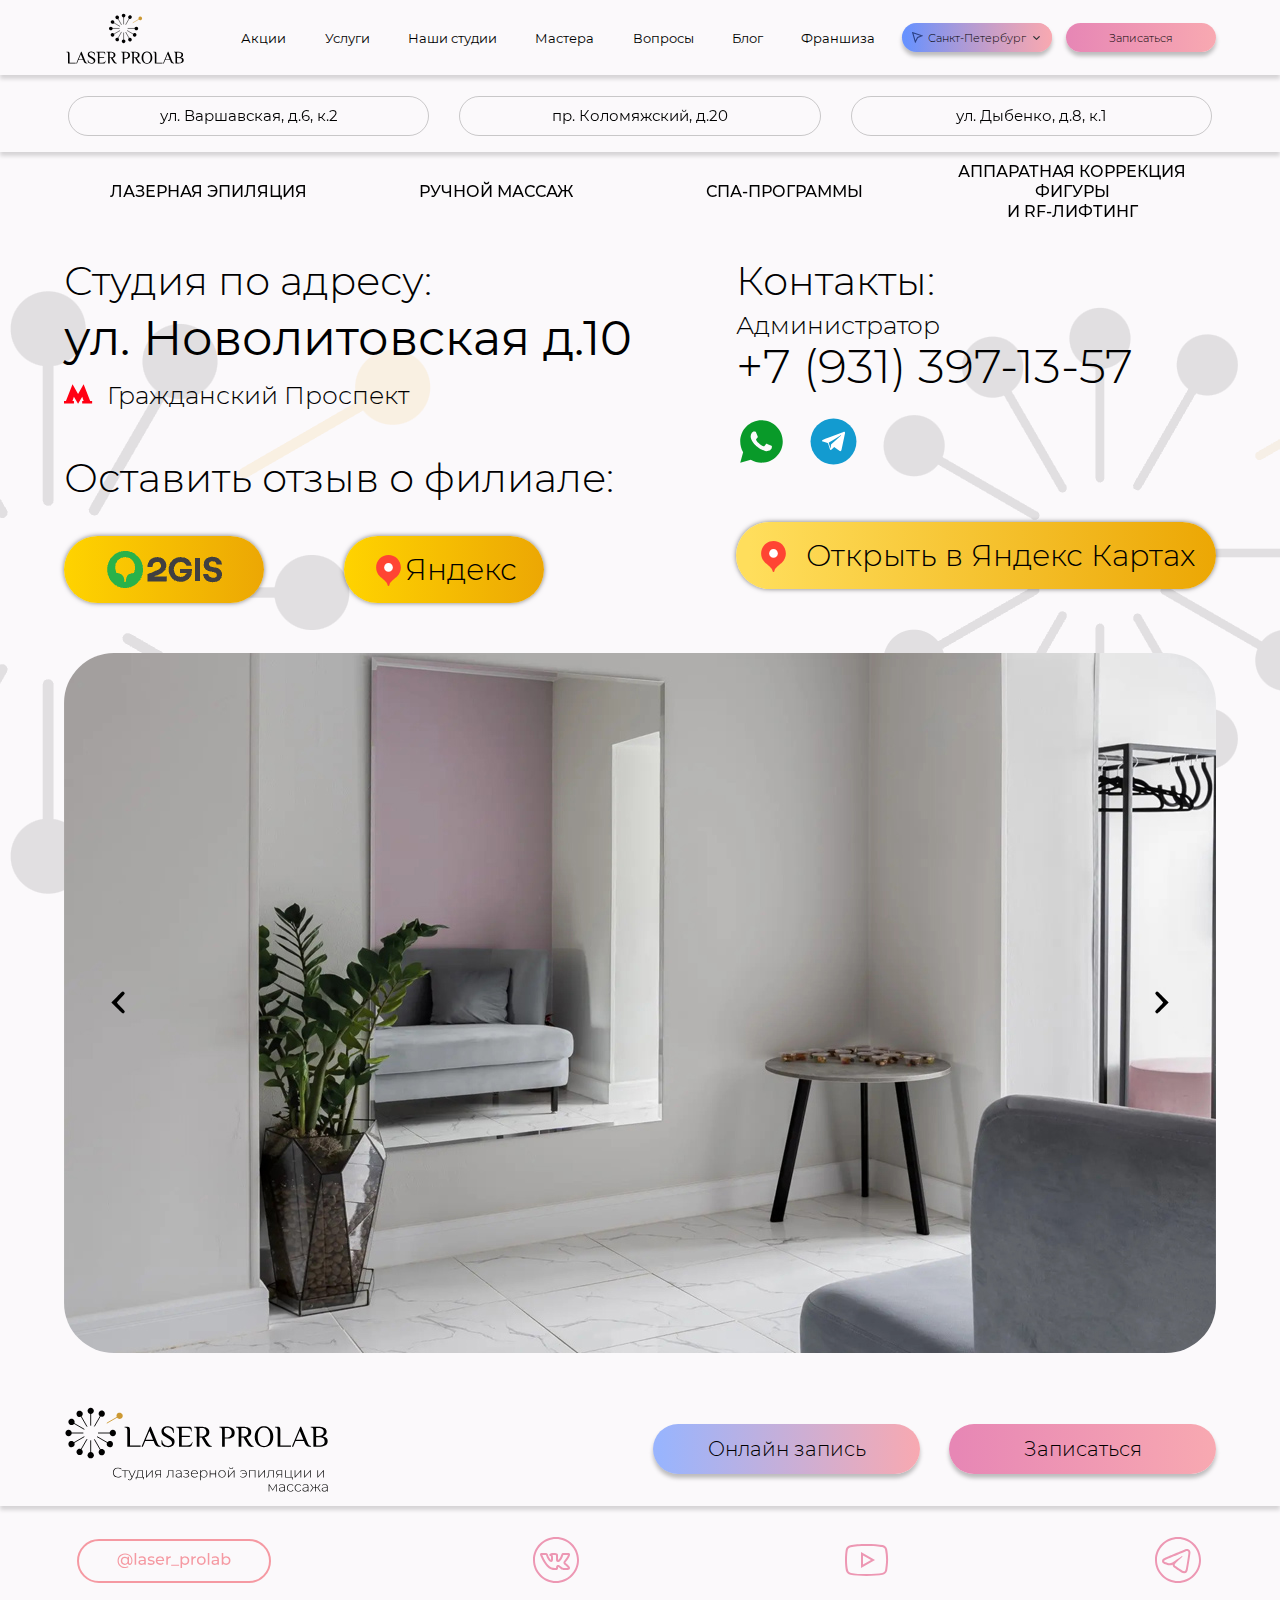
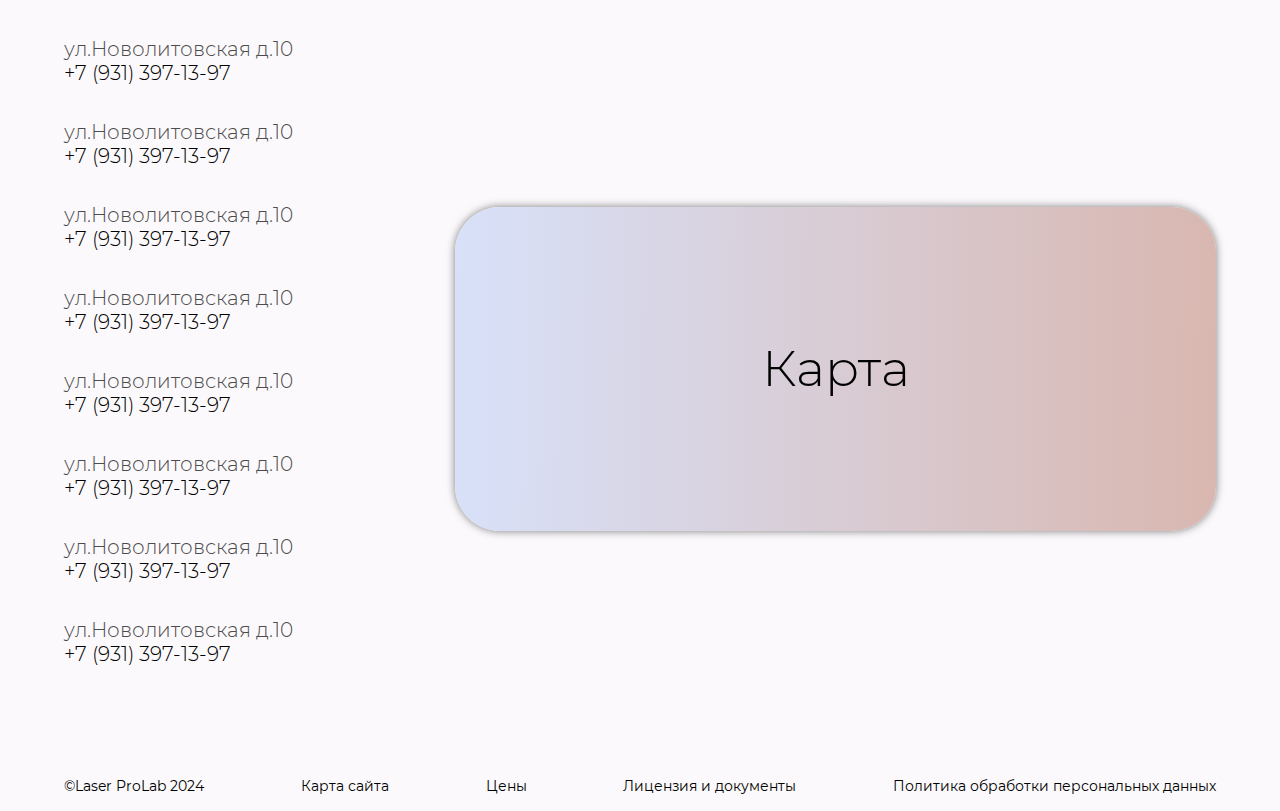
==== cardpage.html @ fbfa504d "Project_free_webpack" ====
<!DOCTYPE html>
<html lang="en">
<head>
    <meta charset="UTF-8">
    <meta name="viewport" content="width=device-width, initial-scale=1.0">
    <link rel="apple-touch-icon" sizes="180x180" href="./image/favicon.ico">
	<link rel="icon" type="image/png" sizes="32x32" href="./image/favicon-32x32.png">
	<link rel="icon" type="image/png" sizes="16x16" href="./image/favicon-16x16.png">
    <link rel="stylesheet" href="https://cdn.jsdelivr.net/npm/swiper@11/swiper-bundle.min.css"/>
    <link rel="stylesheet" href="./scss/style.css">
    <script src="https://cdn.jsdelivr.net/npm/swiper@11/swiper-bundle.min.js" defer></script>
    <script type="module" src="./src/modules/adressSlider.js" defer></script>
    <script type="module" src="./src/modules/servicesNameTabsSlider.js" defer></script>
    <script type="module" src="./src/modules/openHeaderModal.js" defer></script>
    <script type="module" src="./src/modules/placeImagesChangeContainer.js" defer></script>
    <script type="module" src="./src/modules/placeSlider.js" defer></script>
    <script type="module" src="./src/modules/hoverHeaderFooter.js" defer></script>
    <title>LASER PROLAB</title>
</head>
<body>
    <header class="header" id="header">
        <div class="container">
            <div class="header__wrap">
                <a href="/" class="header__logo">
                    <img src="./icons/Logo_header.svg" alt="Логотип компании" class="header__logo_img">
                </a>
                <div class="header__content">
                    <nav class="header__nav">
                        <ul class="header__nav__menu">
                            <li class="header__nav__menu_item ">
                                <a href="#" class="header__nav__menu_link">Акции</a>
                            </li>
                            <li class="header__nav__menu_item">
                                <a href="#" class="header__nav__menu_link">Услуги</a>
                            </li>
                            <li class="header__nav__menu_item">
                                <a href="#" class="header__nav__menu_link">Наши студии</a>
                            </li>
                            <li class="header__nav__menu_item">
                                <a href="#" class="header__nav__menu_link">Мастера</a>
                            </li>
                            <li class="header__nav__menu_item">
                                <a href="#" class="header__nav__menu_link">Вопросы</a>
                            </li>
                            <li class="header__nav__menu_item">
                                <a href="#" class="header__nav__menu_link">Блог</a>
                            </li>
                            <li class="header__nav__menu_item">
                                <a href="#" class="header__nav__menu_link">Франшиза</a>
                            </li>
                        </ul>
                    </nav>
                    <div class="header__contact">
                        <div class="header__contact__location">
                            <select name="location" id="location" class="header__contact__location_select">
                                <option value="Санкт-Петербург">Санкт-Петербург</option>
                                <option value="Москва">Москва</option>  
                                <option value="Челябинск">Челябинск</option>
                            </select>
                        </div>
                        <button class="header__contact__record">Записаться</button>
                    </div>
                </div>
            </div>
            <div class="header__burger ">
                <span></span>
                <span></span>
                <span></span>
            </div>
        </div>   
    </header>

    
    <section class="adress">
        <div class="container adress__container">
            <div class="adress__slider">
                <div class="adress__slider_wrapper swiper-wrapper">
                    <div class="adress__slider_item swiper-slide"><a href="cardpage.html" class="adress__slider_link">ул. Варшавская, д.6, к.2</a></div>
                    <div class="adress__slider_item swiper-slide"><a href="cardpage.html" class="adress__slider_link">пр. Коломяжский, д.20</a></div>
                    <div class="adress__slider_item swiper-slide"><a href="cardpage.html" class="adress__slider_link">ул. Дыбенко, д.8, к.1</a></div>
                    <div class="adress__slider_item swiper-slide"><a href="cardpage.html" class="adress__slider_link">ул. Катерников, д.3</a></div>
                    <div class="adress__slider_item swiper-slide"><a href="cardpage.html" class="adress__slider_link">пр. Просвещения, д.99</a></div>
                    <div class="adress__slider_item swiper-slide"><a href="cardpage.html" class="adress__slider_link">ул. Новолитовская, д.10</a></div>
                    <div class="adress__slider_item swiper-slide"><a href="cardpage.html" class="adress__slider_link">ул. Плесецкая, д.21</a></div>
                    <div class="adress__slider_item swiper-slide"><a href="cardpage.html" class="adress__slider_link">ул. Михаила Дудина, д.25, к.1</a></div>
                </div>
            </div>
        </div>
    </section>

    <section class="services">
        <div class="container services_wrap">
            <div class="services__nav__btn"><img class="services__nav__btn_prev" src="./icons/arrow_down1.svg" alt="Стрелка влево"></div>
                <nav class="services__nav">
                    <ul class="services__nav__menu swiper-wrapper">
                        <li class="services__nav__menu_item swiper-slide">
                            <a href="" class="services__nav__menu_link">ЛАЗЕРНАЯ ЭПИЛЯЦИЯ</a>
                        </li>
                        <li class="services__nav__menu_item swiper-slide">
                            <a href="" class="services__nav__menu_link">РУЧНОЙ МАССАЖ</a>
                        </li>
                        <li class="services__nav__menu_item swiper-slide">
                            <a href="" class="services__nav__menu_link">СПА-ПРОГРАММЫ</a>
                        </li>
                        <li class="services__nav__menu_item swiper-slide">
                            <a href="" class="services__nav__menu_link">АППАРАТНАЯ КОРРЕКЦИЯ ФИГУРЫ <br/> И RF-ЛИФТИНГ</a>
                        </li>
                        <li class="services__nav__menu_item swiper-slide">
                            <a href="" class="services__nav__menu_link">КОСМЕТОЛОГИЯ</a>
                        </li>
                        
                    </ul>
                </nav>
            <div class="services__nav__btn"><img class="services__nav__btn_next" src="./icons/arrow_down1.svg" alt="Стрелка вправо"></div>
        </div>
    </section>

    <section class="place" id="place">
        <div class="container">
            <div class="place__wrapper">
                <div class="place__content">
                    <div class="place__content__bg_big">
                        <img src="./icons/footer/logo_big.png" alt="фон галлереи">
                    </div>
                    <div class="place__content__bg_small">
                        <img src="./icons/footer/logo_small.png" alt="фон галлереи">
                    </div>
                    <div class="place__content_block1">
                        <div class="place__content__location">
                            <h2 class="place__title">Студия по адресу:</h2>
                            <span class="place__content__location_adress">ул. Новолитовская д.10</span>
                            <div class="place__content__location_metro">
                                <img src="./icons/card/metro.svg" alt="Иконка метро">
                                <span>Гражданский проспект</span>
                            </div>
                        </div>
                        <div class="place__content__reviews">
                            <h2 class="place__title">Оставить отзыв о филиале:</h2>
                            <div class="place__content__reviews__btns">
                                <a href="#" class="place__content__btn place__content__reviews_gis">
                                    <img src="./icons/card/2GIS_logo.png" alt="Логотип 2 гис">
                                </a>
                                <a href="#" class="place__content__btn place__content__reviews_yandex">
                                   <img src="./icons/card/Yandex_Maps.svg" alt="Иконка локации">
                                   <span>Яндекс</span> 
                                </a>
                            </div>
                        </div>
                    </div>
                    <div class="place__content_block2">
                        <div class="place__content__contacts">
                            <h2 class="place__title">Контакты:</h2>
                            <span class="place__content__contacts_text">Администратор</span>
                            <a href="tel:+79313971357" class="place__content__contacts_tel">+7 (931) 397-13-57</a>
                            <div class="place__content__contacts__social">
                                <a href="#" class="place__content__contacts_wattsap ">
                                    <!-- <img src="./icons/card/whatsapp.svg" alt="Логотип ватцапа"> -->
                                    <svg width="51px" height="51px" viewBox="0 0 57 57" fill="none" xmlns="http://www.w3.org/2000/svg" xmlns:xlink="http://www.w3.org/1999/xlink">
                                        <g clip-path="url(#clip293_1573)">
                                            <path class="social-icon-wattsap" id="Vector" d="M4.75 52.25L7.97 40.45C5.85 36.82 4.74 32.69 4.74 28.5C4.74 15.38 15.38 4.75 28.5 4.75C41.61 4.75 52.25 15.38 52.25 28.5C52.25 41.61 41.61 52.25 28.5 52.25C24.3 52.25 20.17 51.14 16.55 49.03L4.75 52.25ZM19.92 17.35C19.62 17.37 19.32 17.45 19.04 17.59C18.78 17.74 18.55 17.92 18.34 18.13C18.06 18.4 17.9 18.63 17.72 18.86C16.85 20 16.37 21.4 16.38 22.84C16.39 24.01 16.69 25.14 17.17 26.2C18.14 28.34 19.74 30.61 21.85 32.71C22.36 33.22 22.85 33.72 23.39 34.2C26.01 36.5 29.13 38.17 32.51 39.06L33.86 39.26C34.3 39.29 34.74 39.25 35.18 39.23C35.87 39.2 36.55 39.01 37.16 38.68C37.55 38.47 37.74 38.37 38.07 38.16C38.07 38.16 38.17 38.09 38.36 37.95C38.68 37.71 38.88 37.54 39.15 37.26C39.34 37.06 39.52 36.82 39.65 36.55C39.83 36.16 40.02 35.42 40.09 34.81C40.15 34.34 40.13 34.08 40.13 33.92C40.12 33.67 39.9 33.4 39.67 33.29L38.29 32.67C38.29 32.67 36.23 31.77 34.96 31.2C34.83 31.14 34.69 31.1 34.54 31.1C34.38 31.08 34.22 31.1 34.06 31.15C33.91 31.2 33.77 31.29 33.65 31.4L33.65 31.39C33.63 31.39 33.48 31.53 31.76 33.61C31.66 33.74 31.52 33.84 31.37 33.9C31.21 33.95 31.04 33.96 30.88 33.92C30.73 33.88 30.58 33.83 30.43 33.76C30.14 33.64 30.03 33.59 29.83 33.5L29.82 33.5C28.46 32.91 27.2 32.1 26.09 31.12C25.79 30.86 25.51 30.58 25.23 30.3C24.3 29.41 23.48 28.4 22.81 27.29L22.67 27.07C22.57 26.91 22.48 26.75 22.42 26.58C22.33 26.23 22.57 25.95 22.57 25.95C22.57 25.95 23.15 25.32 23.41 24.98C23.64 24.69 23.85 24.4 24.04 24.09C24.32 23.64 24.41 23.17 24.26 22.82C23.6 21.19 22.91 19.57 22.2 17.97C22.06 17.65 21.64 17.42 21.27 17.38C21.14 17.36 21.01 17.35 20.88 17.34C20.56 17.32 20.24 17.33 19.92 17.35L19.92 17.35Z" fill="#099A29" fill-opacity="1.000000" fill-rule="nonzero"/>
                                        </g>
                                    </svg>
                                </a>
                                <a href="#" class="place__content__contacts_telegram ">
                                    <svg enable-background="new 0 0 100 100" height="51px" id="Layer_1" version="1.1" viewBox="0 0 100 100" width="51px" xml:space="preserve" xmlns="http://www.w3.org/2000/svg" xmlns:xlink="http://www.w3.org/1999/xlink">
                                        <g><circle class="social-icon-telegram" cx="50" cy="50" fill="#139BD0" r="45"/>
                                            <path  
                                            clip-rule="evenodd" 
                                            d="M51.474,60.754c-1.733,1.688-3.451,3.348-5.153,5.021   
                                            c-0.595,0.586-1.264,0.91-2.118,0.865c-0.583-0.031-0.909-0.287-1.088-0.84c-1.304-4.047-2.627-8.084-3.924-12.135   
                                            c-0.126-0.393-0.312-0.584-0.71-0.707c-3.072-0.938-6.138-1.898-9.199-2.871c-0.471-0.15-0.946-0.346-1.353-0.623   
                                            c-0.629-0.426-0.721-1.121-0.157-1.621c0.521-0.461,1.143-0.863,1.789-1.119c3.755-1.488,7.53-2.928,11.299-4.381   
                                            c9.565-3.693,19.13-7.383,28.696-11.076c1.819-0.703,3.217,0.287,3.028,2.254c-0.121,1.258-0.447,2.496-0.71,3.738   
                                            c-2.077,9.807-4.156,19.615-6.244,29.42c-0.496,2.328-2.131,2.936-4.047,1.523c-3.209-2.365-6.415-4.738-9.622-7.107   
                                            C51.808,60.984,51.649,60.877,51.474,60.754z M44.271,63.732c0.036-0.01,0.072-0.02,0.108-0.029   
                                            c0.02-0.092,0.049-0.182,0.057-0.273c0.206-2.223,0.424-4.445,0.603-6.672c0.04-0.496,0.21-0.848,0.583-1.182   
                                            c2.958-2.645,5.898-5.307,8.844-7.963c3.261-2.941,6.523-5.879,9.772-8.832c0.201-0.182,0.285-0.492,0.423-0.744   
                                            c-0.306-0.033-0.634-0.156-0.912-0.084c-0.379,0.098-0.738,0.318-1.076,0.531c-7.197,4.533-14.388,9.074-21.59,13.598   
                                            c-0.407,0.256-0.483,0.473-0.328,0.92c0.531,1.525,1.014,3.064,1.515,4.6C42.937,59.646,43.604,61.689,44.271,63.732z" 
                                            fill="#FFFFFF" fill-rule="evenodd"/>
                                        </g>
                                    </svg> 
                                    <!-- <img src="./icons/card/telegram.png" alt="Логотип телеграмм"> -->
       
                                </a>
                            </div>
                        </div>
                        <div class="place__content__btn place__content__map">
                            <a href="#" class="place__content__map_link">
                                <img src="./icons/card/Yandex_Maps.svg" alt="Иконка локации">
                                <span>Открыть в Яндекс Картах</span> 
                            </a>
                        </div>

                    </div>
                </div>
                <div class="place__gallery" id="gallery">
                    <div class="place__gallery__container">

                        <div class="place__gallery__slider">
                            <ul  class="place__gallery__slider_wrapper swiper-wrapper">
                                <li class="place__gallery__slider_item swiper-slide">
                                    <img src="./image/studios/1.jpg" alt="Фотография студии" class="place__gallery__slider_img">
                                    
                                </li>
                                <li class="place__gallery__slider_item swiper-slide">
                                    <img src="./image/studios/2.jpg" alt="Фотография студии" class="place__gallery__slider_img">
                                    
                                </li>
                                <li class="place__gallery__slider_item swiper-slide">
                                    <img src="./image/studios/3.jpg" alt="Фотография студии" class="place__gallery__slider_img">
                                    
                                </li>
                                <li class="place__gallery__slider_item swiper-slide">
                                    <img src="./image/studios/4.jpg" alt="Фотография студии" class="place__gallery__slider_img">
                                    
                                </li>
                                <li class="place__gallery__slider_item swiper-slide">
                                    <img src="./image/studios/5.jpg" alt="Фотография студии" class="place__gallery__slider_img">
                                    
                                </li>                   
                            </ul>
                            
                            <div class="place__gallery__slider__btn place__gallery__slider__btn_prev">
                                <svg version="1.0" xmlns="http://www.w3.org/2000/svg"
                                    width="23" height="23" viewBox="0 0 23.000000 37.000000"
                                    preserveAspectRatio="xMidYMid meet">

                                    <g class="slider-icon-prev" transform="translate(0.000000,37.000000) scale(0.100000,-0.100000)"
                                    fill="#000000" stroke="none">
                                    <path d="M92 277 l-92 -92 93 -93 c93 -93 93 -93 112 -72 19 21 18 21 -48 88
                                    -37 37 -67 72 -67 77 0 5 30 40 67 77 67 68 67 68 47 88 -19 20 -20 20 -112
                                    -73z"/>
                                    </g>
                                </svg>
                                <!-- <img src="./icons/card/prev.png" alt="Стрелка влево"> -->
                            </div>
                            <div class="place__gallery__slider__btn place__gallery__slider__btn_next">
                                <svg version="1.0" xmlns="http://www.w3.org/2000/svg"
                                    width="23" height="23" viewBox="0 0 23.000000 37.000000"
                                    preserveAspectRatio="xMidYMid meet">

                                    <g class="slider-icon-next" transform="translate(0.000000,37.000000) scale(0.100000,-0.100000)"
                                    fill="#000000" stroke="none">
                                    <path d="M25 350 c-19 -21 -18 -21 48 -88 37 -37 67 -72 67 -77 0 -5 -30 -40
                                    -67 -77 -67 -68 -67 -68 -47 -88 19 -20 20 -20 112 73 l92 92 -93 93 c-93 93
                                    -93 93 -112 72z"/>
                                    </g>
                                </svg>
                                <!-- <img src="./icons/card/next.png" alt="Стрелка вправо"> -->
                            </div>
                            
                        </div>
                        <!-- <div class="place__gallery__pagination"></div> -->
                    </div>
                </div>
            </div>
        </div>
    </section>

    <footer class="footer">

        <div class="footer__header">
            <div class="container footer__header_wrap">
                <div class="footer__logo">
                    <!-- <img src="./icons/footer/logo_footer.svg" alt="Логотип" class="footer__logo_img"> -->
                </div>
                <div class="footer__social__header">
                    <ul class="footer__social__menu">
                        <li class="footer__social__item footer__social__item_laser">
                            <a href="#" class="footer__social__icon_laser">
                                <!-- <img class="footer-social-laser" src="./icons/footer/@laser_prolab.svg" alt="Иконка соцсети"> -->
                                <svg width="150" height="15" viewBox="0 0 99.4672 13.2139" fill="none" xmlns="http://www.w3.org/2000/svg" xmlns:xlink="http://www.w3.org/1999/xlink">
                                    <path class="footer-social-laser" id="@laser_prolab" d="M16.4208 0L15.0776 0L15.0776 10.3872L16.4208 10.3872L16.4208 0ZM80.8488 0L79.5056 0L79.5056 10.3872L80.8488 10.3872L80.8488 0ZM97.4221 3.25769Q96.6539 2.89844 95.7176 2.89844Q94.9578 2.89844 94.312 3.16993Q94.2781 3.1842 94.2445 3.19922Q93.9269 3.34181 93.6592 3.54893Q93.3623 3.7787 93.1268 4.08789L93.1268 0L91.7836 0L91.7836 10.3872L93.0721 10.3872L93.0721 9.21143Q93.306 9.5328 93.6043 9.7749Q93.877 9.99627 94.2035 10.1514Q94.2423 10.1695 94.2817 10.1867Q94.9373 10.4727 95.7176 10.4727Q96.6539 10.4727 97.4221 10.1134Q97.5373 10.0595 97.6488 9.99756Q98.0536 9.77089 98.3747 9.45832Q98.7316 9.11104 98.9852 8.65771Q99.0038 8.62459 99.0216 8.59108Q99.4671 7.7534 99.4671 6.67871Q99.4671 5.57407 98.9993 4.72826Q98.9923 4.71566 98.9852 4.70312Q98.7387 4.26599 98.3946 3.92815Q98.0661 3.60559 97.6488 3.37354Q97.5373 3.31157 97.4221 3.25769ZM9.96529 1.26012Q8.4874 0.48877 6.60693 0.48877Q4.72833 0.48877 3.25081 1.25857Q3.20947 1.28011 3.16845 1.30225Q2.29073 1.77501 1.64121 2.46317Q1.17781 2.95411 0.830559 3.55469Q0.709676 3.76462 0.606386 3.98287Q-7.62939e-06 5.26421 -7.62939e-06 6.83252Q-7.62939e-06 8.37163 0.581373 9.64539Q0.692019 9.8878 0.823723 10.1206Q1.19641 10.7767 1.70373 11.303Q2.32233 11.9447 3.14111 12.3936Q3.19514 12.4233 3.24973 12.452Q4.70099 13.2139 6.55224 13.2139Q7.32128 13.2139 8.13134 13.0464Q8.94482 12.8789 9.56005 12.5576L9.25243 11.6621Q8.66454 11.9697 7.95019 12.1235Q7.23583 12.2773 6.55224 12.2773Q4.91161 12.2773 3.65722 11.5835Q2.97853 11.2071 2.46383 10.6727Q2.02981 10.2221 1.71239 9.65918Q1.68222 9.6054 1.65336 9.55091Q1.02197 8.35894 1.02197 6.83252Q1.02197 5.38745 1.60337 4.23593Q1.65867 4.1264 1.71923 4.01953Q2.03203 3.4687 2.45791 3.02685Q2.98601 2.47895 3.68798 2.09863Q4.95605 1.41162 6.60693 1.41162Q8.24413 1.41162 9.5122 2.07129Q10.2987 2.47829 10.8655 3.08908Q11.2127 3.46312 11.4775 3.91357Q11.5383 4.01616 11.5938 4.12151Q12.1782 5.23079 12.1782 6.64795Q12.1782 7.96387 11.833 8.68506Q11.5879 9.2023 11.2021 9.34858Q11.05 9.40625 10.876 9.40625Q10.674 9.40625 10.5133 9.32477Q10.3966 9.26563 10.3018 9.16357Q10.0796 8.91748 10.0796 8.39795L10.0796 3.35986L8.85937 3.35986L8.85937 4.49463Q8.62863 4.18214 8.33416 3.95077Q8.07464 3.74686 7.76562 3.60596Q7.10937 3.30176 6.29931 3.30176Q5.54253 3.30176 4.90171 3.57435Q4.71187 3.6551 4.53222 3.75977Q4.21587 3.9435 3.95536 4.18697Q3.5713 4.5459 3.30859 5.03467Q3.25846 5.12753 3.21404 5.22305Q2.86767 5.96774 2.86767 6.87354Q2.86767 7.83275 3.24591 8.60724Q3.27605 8.66895 3.30859 8.72949Q3.55927 9.19393 3.92042 9.54457Q4.19451 9.81067 4.53222 10.0112Q4.71947 10.1211 4.91778 10.2049Q5.55201 10.4727 6.29931 10.4727Q7.18114 10.4727 7.8579 10.1309Q8.17163 9.97163 8.43009 9.74841Q8.73199 9.48768 8.95849 9.13965Q9.0617 9.66687 9.37437 9.99375Q9.4448 10.0674 9.52587 10.1309Q9.5629 10.1596 9.60156 10.1859Q10.0233 10.4727 10.6401 10.4727Q11.1866 10.4727 11.6208 10.2519Q12.1209 9.99768 12.4722 9.45068Q13.1318 8.42871 13.1318 6.63428Q13.1318 5.15097 12.5598 3.93728Q12.4411 3.68549 12.2978 3.44531Q11.9543 2.86796 11.5004 2.39678Q10.8527 1.72429 9.98046 1.26807Q9.97288 1.26408 9.96529 1.26012ZM24.0421 3.65381Q23.2253 2.89844 21.6838 2.89844Q20.7882 2.89844 19.9884 3.14453Q19.1921 3.38721 18.6178 3.84863L19.1784 4.85693Q19.6125 4.49463 20.2414 4.2793Q20.6687 4.13148 21.1069 4.08355Q21.3172 4.06055 21.5299 4.06055Q22.5109 4.06055 23.0133 4.52197Q23.0952 4.59668 23.1639 4.68204Q23.5192 5.12396 23.5192 5.85156L23.5192 6.11816L21.3898 6.11816Q19.838 6.11816 19.1237 6.71289Q18.8197 6.96594 18.6451 7.28892Q18.4093 7.72501 18.4093 8.28857Q18.4093 8.79781 18.6125 9.20595Q18.7993 9.58127 19.1579 9.87109Q19.9064 10.4727 21.154 10.4727Q22.005 10.4727 22.6271 10.1992Q23.1208 9.98338 23.4335 9.61421Q23.517 9.51569 23.5876 9.40625L23.5876 10.3872L24.8625 10.3872L24.8625 5.90625Q24.8625 4.54708 24.1863 3.79926Q24.1177 3.72339 24.0421 3.65381ZM27.8112 10.2493Q28.6153 10.4727 29.4815 10.4727Q30.9683 10.4727 31.8263 9.87793Q32.2996 9.54923 32.5128 9.09771Q32.6876 8.72758 32.6876 8.2749Q32.6876 7.5496 32.3284 7.13659Q32.3119 7.11753 32.2945 7.09912Q32.1184 6.90913 31.9088 6.7694Q31.6546 6.59993 31.3512 6.50439Q30.7975 6.32666 29.9019 6.17285Q29.232 6.04639 28.8595 5.95068Q28.4903 5.85156 28.2374 5.64307Q28.1436 5.5645 28.0846 5.46526Q27.9845 5.29683 27.9845 5.06885Q27.9845 4.8966 28.0459 4.75016Q28.1504 4.50141 28.4322 4.32715Q28.88 4.04688 29.7345 4.04688Q30.8305 4.04688 31.6703 4.51073Q31.7759 4.56908 31.8775 4.63477L32.4517 3.56836Q31.9732 3.26074 31.2315 3.07959Q30.4898 2.89844 29.7481 2.89844Q28.3331 2.89844 27.4923 3.50684Q27.047 3.83036 26.8385 4.26698Q26.6549 4.65142 26.6549 5.12354Q26.6549 5.86779 27.0226 6.29683Q27.0416 6.319 27.0616 6.34033Q27.2691 6.56172 27.5174 6.7182Q27.756 6.86855 28.0323 6.95898Q28.5997 7.14014 29.4952 7.28027Q30.1549 7.38965 30.5103 7.48193Q30.8692 7.57422 31.1051 7.76904Q31.195 7.84231 31.2512 7.93587Q31.3443 8.09111 31.3443 8.30225Q31.3443 8.55062 31.2373 8.73782Q30.9099 9.31055 29.5807 9.31055Q29.4208 9.31055 29.2617 9.30011Q28.7095 9.2639 28.1656 9.10205Q27.4683 8.89014 26.9762 8.53809L26.4156 9.60449Q26.8941 9.98047 27.7315 10.2266Q27.7713 10.2382 27.8112 10.2493ZM41.0483 7.12646Q41.0756 6.87354 41.0756 6.71973Q41.0756 5.60997 40.6134 4.74806Q40.6087 4.73925 40.6039 4.73047Q40.3324 4.22706 39.9379 3.85351Q39.6521 3.58285 39.3017 3.38037Q39.1879 3.31435 39.0698 3.25737Q38.3255 2.89844 37.4081 2.89844Q36.52 2.89844 35.7836 3.23268Q35.6358 3.29979 35.4941 3.38037Q35.1392 3.58296 34.8477 3.85379Q34.4458 4.22725 34.1645 4.73047Q34.0805 4.88171 34.0112 5.03938Q33.6825 5.78679 33.6825 6.67871Q33.6825 7.57408 34.0168 8.31963Q34.0895 8.48197 34.1782 8.63721Q34.3805 8.98932 34.6504 9.27846Q35.0459 9.70222 35.5864 9.99072Q36.4955 10.4727 37.6713 10.4727Q38.5976 10.4727 39.3461 10.165Q39.8813 9.94267 40.2906 9.57878Q40.4539 9.4337 40.5971 9.26611L39.8554 8.39795Q39.5644 8.72085 39.2064 8.92776Q38.5677 9.29688 37.7157 9.29688Q36.8259 9.29688 36.1737 8.90326Q36.0242 8.81304 35.8871 8.70215Q35.5724 8.446 35.3693 8.12026Q35.0981 7.68538 35.0258 7.12646L41.0483 7.12646ZM44.5613 3.74447Q44.3665 3.95419 44.2261 4.21436L44.2261 2.9668L42.9376 2.9668L42.9376 10.3872L44.2808 10.3872L44.2808 6.69238Q44.2808 5.52938 44.8588 4.88402Q44.8804 4.85986 44.9029 4.83643Q45.0302 4.7028 45.1773 4.59653Q45.7488 4.18359 46.6187 4.18359Q46.8135 4.18359 46.9263 4.20068L46.9263 2.89844Q45.9454 2.89844 45.2584 3.2334Q44.8501 3.43346 44.5613 3.74447ZM61.1341 3.25769Q60.3659 2.89844 59.4296 2.89844Q58.6207 2.89844 57.9458 3.19922Q57.9306 3.20598 57.9155 3.21289Q57.6037 3.35633 57.3409 3.56234Q57.0276 3.80798 56.7841 4.14258L56.7841 2.9668L55.4956 2.9668L55.4956 13.1045L56.8388 13.1045L56.8388 9.26611Q57.113 9.61544 57.4584 9.86702Q57.6943 10.0388 57.9633 10.165Q57.9976 10.1809 58.0323 10.1959Q58.671 10.4727 59.4296 10.4727Q60.3659 10.4727 61.1341 10.1134Q61.2493 10.0595 61.3608 9.99756Q61.7656 9.77089 62.0867 9.45832Q62.4436 9.11104 62.6972 8.65771Q62.7158 8.62459 62.7336 8.59108Q63.1792 7.7534 63.1792 6.67871Q63.1792 5.57407 62.7113 4.72826Q62.7043 4.71566 62.6972 4.70312Q62.4507 4.26599 62.1066 3.92815Q61.7782 3.60559 61.3608 3.37354Q61.2493 3.31157 61.1341 3.25769ZM66.6673 3.74447Q66.4725 3.95419 66.3321 4.21436L66.3321 2.9668L65.0436 2.9668L65.0436 10.3872L66.3868 10.3872L66.3868 6.69238Q66.3868 5.52938 66.9648 4.88402Q66.9864 4.85986 67.0089 4.83643Q67.1362 4.7028 67.2833 4.59653Q67.8548 4.18359 68.7247 4.18359Q68.9195 4.18359 69.0323 4.20068L69.0323 2.89844Q68.0514 2.89844 67.3644 3.2334Q66.9561 3.43346 66.6673 3.74447ZM72.0525 10.1094Q72.8396 10.4727 73.7943 10.4727Q74.7523 10.4727 75.5379 10.1046Q75.6576 10.0485 75.7733 9.98389Q76.2426 9.71991 76.6027 9.34975Q76.9141 9.02974 77.1439 8.63037Q77.2296 8.48244 77.3006 8.32775Q77.6429 7.58178 77.6429 6.67871Q77.6429 5.76121 77.2917 5.00726Q77.2243 4.86243 77.1439 4.72363Q76.905 4.30849 76.578 3.98148Q76.2265 3.63002 75.7733 3.38037Q75.6753 3.3264 75.5744 3.27848Q74.7746 2.89844 73.7943 2.89844Q72.8172 2.89844 72.0157 3.27359Q71.9088 3.32364 71.805 3.38037Q71.3353 3.63708 70.9742 4.00145Q70.6574 4.32111 70.4241 4.72363Q70.349 4.85423 70.2852 4.99017Q69.9285 5.7508 69.9285 6.67871Q69.9285 7.59208 70.2763 8.34475Q70.3437 8.49058 70.4241 8.63037Q70.6481 9.01692 70.9492 9.32911Q71.3189 9.71258 71.805 9.98389Q71.9266 10.0513 72.0525 10.1094ZM88.4701 3.65381Q87.6533 2.89844 86.1117 2.89844Q85.2162 2.89844 84.4164 3.14453Q83.62 3.38721 83.0458 3.84863L83.6064 4.85693Q84.0405 4.49463 84.6694 4.2793Q85.0967 4.13148 85.5349 4.08355Q85.7452 4.06055 85.9579 4.06055Q86.9389 4.06055 87.4413 4.52197Q87.5232 4.59668 87.5919 4.68204Q87.9472 5.12396 87.9472 5.85156L87.9472 6.11816L85.8178 6.11816Q84.266 6.11816 83.5517 6.71289Q83.2477 6.96594 83.0731 7.28892Q82.8373 7.72501 82.8373 8.28857Q82.8373 8.79781 83.0405 9.20595Q83.2273 9.58127 83.5859 9.87109Q84.3344 10.4727 85.582 10.4727Q86.433 10.4727 87.0551 10.1992Q87.5488 9.98338 87.8615 9.61421Q87.945 9.51569 88.0156 9.40625L88.0156 10.3872L89.2905 10.3872L89.2905 5.90625Q89.2905 4.54708 88.6143 3.79926Q88.5457 3.72339 88.4701 3.65381ZM36.2316 4.30507Q36.7462 4.02979 37.4081 4.02979Q38.0479 4.02979 38.5491 4.29328Q38.803 4.42678 39.0214 4.62793Q39.26 4.84528 39.4265 5.10828Q39.7155 5.56492 39.787 6.15918L35.0258 6.15918Q35.1029 5.50741 35.4307 5.02648Q35.5825 4.80376 35.788 4.61768Q35.9941 4.43208 36.2316 4.30507ZM60.3803 9.08042Q59.897 9.29688 59.3168 9.29688Q58.8148 9.29688 58.3776 9.12839Q58.2047 9.06175 58.0419 8.96875Q57.7921 8.82448 57.5901 8.63036Q57.3279 8.37841 57.1464 8.04248Q56.8251 7.44775 56.8251 6.67871Q56.8251 5.90625 57.1533 5.31836Q57.3485 4.96858 57.6284 4.71075Q57.819 4.53524 58.0488 4.40234Q58.1937 4.31855 58.3473 4.25615Q58.7951 4.07422 59.3168 4.07422Q59.9177 4.07422 60.4145 4.30151Q60.5084 4.34445 60.5986 4.39551Q60.8045 4.51208 60.9788 4.66465Q61.285 4.93258 61.4941 5.31152Q61.4987 5.31991 61.5033 5.32832Q61.8222 5.91714 61.8222 6.67871Q61.8222 7.4255 61.5128 8.00791Q61.5036 8.02527 61.4941 8.04248Q61.2917 8.40924 60.9984 8.6759Q60.8161 8.84166 60.5986 8.96875Q60.492 9.03037 60.3803 9.08042ZM74.8347 9.08916Q74.3599 9.29688 73.7943 9.29688Q73.2141 9.29688 72.7308 9.08042Q72.6191 9.03037 72.5125 8.96875Q72.301 8.84516 72.1223 8.68499Q71.8216 8.41551 71.6136 8.04248Q71.6041 8.02527 71.5949 8.00791Q71.2855 7.4255 71.2855 6.67871Q71.2855 5.91714 71.6044 5.32832Q71.609 5.31991 71.6136 5.31152Q71.8283 4.92642 72.1418 4.65597Q72.3125 4.50875 72.5125 4.39551Q72.6027 4.34445 72.6966 4.30151Q73.1934 4.07422 73.7943 4.07422Q74.3802 4.07422 74.8686 4.29245Q74.9728 4.33901 75.0726 4.39551Q75.2897 4.51843 75.4707 4.68138Q75.7629 4.94434 75.9613 5.31152Q76.286 5.90625 76.286 6.67871Q76.286 7.43777 75.9696 8.027Q75.9655 8.03476 75.9613 8.04248Q75.7696 8.39729 75.4903 8.65843Q75.3015 8.835 75.0726 8.96875Q74.9566 9.03581 74.8347 9.08916ZM96.6683 9.08042Q96.185 9.29688 95.6048 9.29688Q95.1027 9.29688 94.6656 9.12839Q94.4927 9.06175 94.3299 8.96875Q94.0801 8.82448 93.8781 8.63036Q93.6159 8.37841 93.4344 8.04248Q93.1131 7.44775 93.1131 6.67871Q93.1131 5.90625 93.4344 5.31152Q93.6228 4.96278 93.8982 4.70806Q94.0924 4.52839 94.3299 4.39551Q94.4774 4.31302 94.6331 4.25171Q95.0841 4.07422 95.6048 4.07422Q96.2057 4.07422 96.7025 4.30151Q96.7964 4.34445 96.8866 4.39551Q97.0924 4.51208 97.2668 4.66465Q97.573 4.93258 97.7821 5.31152Q97.7867 5.31991 97.7913 5.32832Q98.1102 5.91714 98.1102 6.67871Q98.1102 7.4255 97.8008 8.00791Q97.7916 8.02527 97.7821 8.04248Q97.5797 8.40924 97.2864 8.6759Q97.1041 8.84166 96.8866 8.96875Q96.78 9.03037 96.6683 9.08042ZM7.58817 9.14002Q7.09955 9.37891 6.49413 9.37891Q5.80748 9.37891 5.28475 9.08618Q5.00867 8.93157 4.77831 8.69531Q4.64151 8.55358 4.53294 8.39278Q4.11523 7.77419 4.11523 6.87354Q4.11523 5.95264 4.54742 5.33338Q4.64779 5.18956 4.77148 5.06201Q4.97886 4.84818 5.22611 4.70157Q5.76532 4.38184 6.49413 4.38184Q7.12181 4.38184 7.62395 4.63291Q7.67142 4.65664 7.71777 4.68262Q7.90212 4.7853 8.06019 4.91905Q8.36515 5.17709 8.57226 5.55078Q8.89013 6.11816 8.89013 6.87354Q8.89013 7.62891 8.57226 8.19629Q8.36916 8.56275 8.07196 8.82084Q7.90901 8.96235 7.71777 9.07129Q7.65403 9.10783 7.58817 9.14002ZM22.7057 9.0918Q22.1452 9.43359 21.3761 9.43359Q20.6071 9.43359 20.173 9.1123Q19.9759 8.96641 19.8683 8.77118Q19.7389 8.53648 19.7389 8.23047Q19.7389 7.87319 19.9043 7.62706Q20.2706 7.08203 21.4479 7.08203L23.5192 7.08203L23.5192 8.11768Q23.3696 8.49171 23.1123 8.76408Q22.9347 8.95218 22.7057 9.0918ZM87.1337 9.0918Q86.5732 9.43359 85.8041 9.43359Q85.0351 9.43359 84.601 9.1123Q84.4039 8.96641 84.2963 8.77118Q84.1669 8.53648 84.1669 8.23047Q84.1669 7.87319 84.3323 7.62706Q84.6986 7.08203 85.8759 7.08203L87.9472 7.08203L87.9472 8.11768Q87.7976 8.49171 87.5403 8.76408Q87.3627 8.95218 87.1337 9.0918ZM54.2207 10.3872L47.2207 10.3872L47.2207 11.2554L54.2207 11.2554L54.2207 10.3872Z" 
                                    fill="#f599a2" fill-opacity="1.000000" fill-rule="evenodd"/>
                                </svg>
                            </a>
                        </li>
                        <li class="footer__social__item footer__social__item_vk">
                            <a href="#" class="footer__social__icon_vk">
                                <!-- <img src="./icons/footer/vk.svg" alt="Иконка соцсети"> -->
                                <svg width="50.000000" height="50.000000" viewBox="0 0 50 50" fill="none" xmlns="http://www.w3.org/2000/svg" xmlns:xlink="http://www.w3.org/1999/xlink">
                                    <rect id="icons8-vk-100 1" width="50.000000" height="50.000000" fill="#FFFFFF" fill-opacity="0"/>
                                    <g clip-path="url(#clip149_94)">
                                        <path class="footer-social-vk" id="Vector" d="M25 2C12.3093 2 2 12.3093 2 25C2 37.6907 12.3093 48 25 48C37.6907 48 48 37.6907 48 25C48 12.3093 37.6907 2 25 2ZM25 4C36.6098 4 46 13.3902 46 25C46 36.6098 36.6098 46 25 46C13.3902 46 4 36.6098 4 25C4 13.3902 13.3902 4 25 4ZM15.002 18L10.9668 18.002C10.9668 18.002 10.7359 17.9889 10.457 18.0254C10.1782 18.0618 9.76617 18.0788 9.34375 18.5566L9.3418 18.5586L9.33984 18.5605C8.96405 18.9903 8.97839 19.4904 9.02539 19.7656C9.0722 20.0398 9.17773 20.2461 9.17773 20.2461L9.17773 20.248C9.21655 20.3432 12.1464 27.5219 15.8398 31.3789C18.4451 34.1013 21.2314 35 23.7129 35L25 35C25.4235 35 25.8016 34.9807 26.2207 34.7637C26.6398 34.5466 27 33.9476 27 33.4824C27 32.9812 27.0123 32.4954 27.0762 32.2246C27.1358 31.9717 27.1128 32.0338 27.1367 32.0332C27.1607 32.0384 27.2043 32.0485 27.2871 32.0859C27.4655 32.1666 27.7411 32.3466 28.0469 32.584C28.6574 33.0579 29.3805 33.7455 30.1914 34.2773C31.3528 35.0471 32.6133 35 32.6133 35L36.7695 35L36.8145 34.9961C36.8145 34.9961 37.4522 34.9816 38.1074 34.5801C38.4351 34.3793 38.8243 34.011 38.9551 33.459C39.0858 32.9069 38.9189 32.3277 38.5977 31.8184C38.4803 31.6315 37.9106 30.8059 35.6367 28.7871C35.0493 28.2661 34.6487 27.8973 34.4902 27.7012C34.434 27.6315 34.4293 27.6383 34.418 27.6348C34.4312 27.6006 34.5626 27.3239 34.9141 26.8672C35.2804 26.3912 35.837 25.7279 36.5527 24.8164C37.465 23.6542 38.105 22.5367 38.5078 21.5937C38.7092 21.1223 38.852 20.6944 38.9375 20.3066C39.0231 19.9188 39.0913 19.5965 38.9648 19.1367C38.8705 18.7945 38.6144 18.488 38.3633 18.3261C38.1122 18.1644 37.8781 18.1034 37.668 18.0644C37.2477 17.9865 36.877 18 36.5312 18C35.8074 18 32.5898 18.0254 32.3242 18.0254C32.0125 18.0254 31.5153 18.1552 31.2852 18.2871C30.7139 18.6143 30.5352 19.0625 30.5352 19.0625L30.4805 19.1582L30.4492 19.2656C30.4492 19.2656 29.7166 21.6358 28.9629 22.8574L28.9609 22.8574C28.0748 24.2965 27.4137 24.8673 27.123 25.0293C27.0922 25.0465 27.1093 25.0373 27.0879 25.0488C27.0652 24.9826 27.0365 24.8914 27.0176 24.7226C26.9751 24.3424 27 23.8069 27 23.289C27 21.8546 27.1077 20.9602 26.9883 20.1133C26.9286 19.6898 26.7766 19.2182 26.4297 18.8555C26.0829 18.4927 25.6349 18.3141 25.1875 18.2109L25.1855 18.2109C24.7194 18.1036 24.2169 18.0114 23.0098 18C21.4718 17.9856 20.4702 18.0333 19.5801 18.4297L19.5703 18.4355L19.5625 18.4395C19.2108 18.6046 18.9336 18.794 18.6895 19.0469C18.5674 19.1733 18.4225 19.2654 18.3223 19.668C18.2721 19.8692 18.2666 20.2501 18.4941 20.5586C18.7217 20.8671 19.0405 20.9601 19.2285 20.9844C19.1938 20.9799 19.3764 21.0201 19.5176 21.0898C19.6588 21.1596 19.7813 21.2601 19.8125 21.3008L19.8125 21.3027C19.7994 21.2858 19.935 21.6226 19.9707 21.9297C20.0064 22.2367 20 22.4844 20 22.4844L19.998 22.5449L20.0039 22.6055C20.0039 22.6055 20.0653 23.2849 20.0332 23.9863C20.0172 24.337 19.9728 24.69 19.9141 24.9062C19.9109 24.9177 19.9095 24.9137 19.9062 24.9238C19.6559 24.749 19.0786 24.1397 18.2832 22.8262C17.548 21.6111 16.8594 19.4258 16.8594 19.4258L16.8438 19.377L16.8262 19.3301C16.8262 19.3301 16.6978 18.8419 16.1309 18.4434C15.5995 18.0693 15.0938 18.0176 15.0938 18.0176L15.002 18ZM14.7695 20C14.8267 20.0209 14.9463 20.064 14.9688 20.0742L14.9453 20.0039L14.9766 20.0762L14.9805 20.0781L14.9805 20.0801L14.9824 20.0801C14.9322 20.0449 14.9748 20.0798 14.9805 20.0879C15.0081 20.1821 15.6187 22.2854 16.5723 23.8613C17.441 25.296 18.0827 26.0997 18.7832 26.5801C19.483 27.06 20.424 27.0106 20.9023 26.7617C21.5416 26.4297 21.7203 25.8841 21.8438 25.4297C21.9672 24.9752 22.0113 24.5142 22.0312 24.0781C22.0693 23.2461 22.0042 22.5655 21.998 22.498C21.9991 22.4605 22.0079 22.1354 21.957 21.6973C21.9057 21.2558 21.8137 20.7072 21.4219 20.1562C21.8608 20.091 22.1044 19.9917 22.9902 20C24.1199 20.0106 24.2917 20.0578 24.7363 20.1602C24.9785 20.216 25.0054 20.2623 24.9824 20.2383C24.9595 20.2143 24.9804 20.1983 25.0078 20.3926C25.0626 20.7811 25 21.7775 25 23.2891C25 23.7152 24.9589 24.316 25.0293 24.9453C25.0997 25.5742 25.2963 26.3789 26.0566 26.8496C26.4899 27.1178 27.3176 27.21 28.0977 26.7754C28.8777 26.3408 29.6783 25.5071 30.6641 23.9063C31.6379 22.3278 32.2202 20.2526 32.2832 20.0332C32.2832 20.0332 32.2943 20.026 32.3008 20.0215C32.3185 20.0223 32.296 20.0254 32.3242 20.0254C32.6946 20.0254 35.8551 20 36.5312 20C36.7173 20 36.799 20.01 36.9375 20.0156C36.8815 20.2315 36.8063 20.483 36.668 20.8067C36.343 21.5675 35.7853 22.5542 34.9785 23.582C34.2833 24.4675 33.7431 25.1098 33.3301 25.6465C32.9171 26.1832 32.5926 26.6066 32.457 27.2188C32.3215 27.8309 32.5801 28.5214 32.9336 28.959C33.2871 29.3966 33.7245 29.7652 34.3086 30.2832C36.5087 32.2365 36.8696 32.8277 36.9043 32.8828L36.9043 32.8848C36.9415 32.9437 36.9174 32.8844 36.9316 32.9141C36.8069 32.953 36.6584 32.9969 36.6445 33L32.5977 33L32.5918 33C32.5918 33 31.8475 32.9756 31.2949 32.6094L31.293 32.6074L31.291 32.6074C30.7065 32.2246 30 31.568 29.2734 31.0039C28.9102 30.7219 28.5403 30.4576 28.1113 30.2637C27.6824 30.0698 27.1387 29.9323 26.5664 30.1035C25.7382 30.3514 25.2785 31.1397 25.1309 31.7656C25.0249 32.215 25.0406 32.6058 25.0371 32.9981C25.0086 32.9996 25.0333 33 25 33L23.7129 33C21.6804 33 19.5659 32.3795 17.2852 29.9961C14.32 26.8997 11.6745 20.9116 11.2773 20.002L14.7695 20ZM32.2129 20.0078C32.1948 20.0118 32.2466 20.0158 32.2891 20.0195C32.2833 20.0226 32.2896 20.0168 32.2812 20.0215C32.2804 20.0048 32.2373 20.0024 32.2129 20.0078Z" fill="#ED97B3" fill-opacity="1.000000" fill-rule="nonzero"/>
                                    </g>
                                </svg>
                            </a>
                        </li>
                        <li class="footer__social__item footer__social__item_youtube">
                            <a href="" class="footer__social__icon_youtube">
                                <!-- <img src="./icons/footer/youtube.svg" alt="Иконка соцсети"> -->
                                <svg width="50.000000" height="50.000000" viewBox="0 0 50 50" fill="none" xmlns="http://www.w3.org/2000/svg" xmlns:xlink="http://www.w3.org/1999/xlink">
                                    <rect id="icons8-youtube-100 1" width="50.000000" height="50.000000" fill="#FFFFFF" fill-opacity="0"/>
                                    <g clip-path="url(#clip149_98)">
                                        <path class="footer-social-youtube" id="Vector" d="M24.4023 9C17.8008 9 11.6016 9.5 8.30078 10.1992C6.10156 10.6992 4.19922 12.1992 3.80078 14.5C3.40234 16.8984 3 20.5 3 25C3 29.5 3.39844 33 3.89844 35.5C4.30078 37.6992 6.19922 39.3008 8.39844 39.8008C11.9023 40.5 17.8984 41 24.5 41C31.1016 41 37.0977 40.5 40.5977 39.8008C42.8008 39.3008 44.6992 37.8008 45.0977 35.5C45.5 33 46 29.4023 46.0977 24.9023C46.0977 20.4023 45.5977 16.8008 45.0977 14.3008C44.6992 12.1016 42.8008 10.5 40.5977 10C37.0977 9.5 31 9 24.4023 9ZM24.4023 11C31.6016 11 37.3984 11.5977 40.1992 12.0977C41.6992 12.5 42.8984 13.5 43.0977 14.8008C43.6992 18 44.0977 21.4024 44.0977 24.9024C44 29.1992 43.5 32.6992 43.0977 35.1992C42.8008 37.0977 40.8008 37.6992 40.1992 37.9024C36.5977 38.6016 30.5977 39.0977 24.5977 39.0977C18.5977 39.0977 12.5 38.6992 9 37.9024C7.5 37.5 6.30078 36.5 6.10156 35.1992C5.30078 32.3985 5 28.6992 5 25C5 20.3985 5.40234 17 5.80078 14.9024C6.10156 13 8.19922 12.3985 8.69922 12.1992C12 11.5 18.1016 11 24.4023 11ZM19 17L19 33L33 25L19 17ZM21 20.4023L29 25L21 29.5977L21 20.4023Z" fill="#ED97B3" fill-opacity="1.000000" fill-rule="nonzero"/>
                                    </g>
                                </svg>
                            </a>
                        </li>
                        <li class="footer__social__item footer__social__item_telegram">
                            <a href="" class="footer__social__icon_telegram">
                                <!-- <img src="./icons/footer/telegram.svg" alt="Иконка соцсети"> -->
                                <svg width="46.000000" height="46.000000" viewBox="0 0 46 46" fill="none" xmlns="http://www.w3.org/2000/svg" xmlns:xlink="http://www.w3.org/1999/xlink">
                                    <path class="footer-social-telegram" id="Vector" d="M23 0C10.3093 0 0 10.3093 0 23C0 35.6907 10.3093 46 23 46C35.6907 46 46 35.6907 46 23C46 10.3093 35.6907 0 23 0ZM23 2C34.6098 2 44 11.3902 44 23C44 34.6098 34.6098 44 23 44C11.3902 44 2 34.6098 2 23C2 11.3902 11.3902 2 23 2ZM32.0879 12.0352C31.4039 12.0352 30.6353 12.1936 29.7363 12.5176C28.3403 13.0206 11.9207 19.9922 10.0527 20.7852C8.98474 21.2392 6.99609 22.0837 6.99609 24.0977C6.99609 25.4327 7.77838 26.3875 9.31836 26.9375C10.1464 27.2325 12.1129 27.8286 13.2539 28.1426C13.7379 28.2756 14.2523 28.3438 14.7812 28.3438C15.8163 28.3438 16.8578 28.0859 17.6738 27.6309C17.6669 27.7989 17.6714 27.9687 17.6914 28.1387C17.8144 29.1887 18.4619 30.1763 19.4219 30.7812C20.0499 31.1772 25.1793 34.6142 25.9453 35.1602C27.0213 35.9292 28.2108 36.3359 29.3828 36.3359C31.6228 36.3359 32.3743 34.0231 32.7363 32.9121C33.2614 31.2991 35.2272 18.1821 35.4492 15.8691C35.6002 14.2841 34.9396 12.979 33.6816 12.377C33.2106 12.1499 32.6729 12.0352 32.0879 12.0352ZM32.0879 14.0352C32.3629 14.0352 32.6084 14.0806 32.8164 14.1816C33.2894 14.4086 33.53 14.9147 33.457 15.6797C33.215 18.2027 31.254 31.009 30.8359 32.293C30.478 33.391 30.1008 34.3359 29.3828 34.3359C28.6648 34.3359 27.8804 34.0843 27.1074 33.5312C26.3344 32.9793 21.2013 29.5369 20.4883 29.0879C19.8633 28.6939 19.2018 27.7117 20.1328 26.7617C20.8998 25.9797 26.7178 20.3329 27.2148 19.8359C27.5848 19.4649 27.4118 19.0176 27.0488 19.0176C26.9238 19.0176 26.7742 19.0703 26.6191 19.1973C26.0112 19.6943 17.5348 25.3663 16.8008 25.8223C16.3148 26.1243 15.5623 26.3418 14.7812 26.3418C14.4482 26.3418 14.1111 26.3019 13.7871 26.2129C12.6591 25.9019 10.7502 25.3227 9.99219 25.0527C9.26318 24.7927 8.99805 24.5436 8.99805 24.0976C8.99805 23.4637 9.89294 23.026 10.8359 22.625C11.832 22.202 29.066 14.8834 30.4141 14.3984C31.0381 14.1724 31.6089 14.0352 32.0879 14.0352Z" fill="#ED97B3" fill-opacity="1.000000" fill-rule="nonzero"/>
                                </svg>
                            </a>     
                        </li>
                    </ul>
                </div>
                <div class="footer__btns">
                    <button class="footer__btns_online">Онлайн запись</button>
                    <button class="footer__btns_record">Записаться</button>
                </div>
            </div>
        </div>
        <div class="footer__location">
            <div class="footer__social__location">
                <ul class="footer__social__menu">
                    <li class="footer__social__item footer__social__item_laser">
                        <a href="#" class="footer__social__icon_laser">
                            <!-- <img class="footer-social-laser" src="./icons/footer/@laser_prolab.svg" alt="Иконка соцсети"> -->
                            <svg width="150" height="15" viewBox="0 0 99.4672 13.2139" fill="none" xmlns="http://www.w3.org/2000/svg" xmlns:xlink="http://www.w3.org/1999/xlink">
                                <path class="footer-social-laser" id="@laser_prolab" d="M16.4208 0L15.0776 0L15.0776 10.3872L16.4208 10.3872L16.4208 0ZM80.8488 0L79.5056 0L79.5056 10.3872L80.8488 10.3872L80.8488 0ZM97.4221 3.25769Q96.6539 2.89844 95.7176 2.89844Q94.9578 2.89844 94.312 3.16993Q94.2781 3.1842 94.2445 3.19922Q93.9269 3.34181 93.6592 3.54893Q93.3623 3.7787 93.1268 4.08789L93.1268 0L91.7836 0L91.7836 10.3872L93.0721 10.3872L93.0721 9.21143Q93.306 9.5328 93.6043 9.7749Q93.877 9.99627 94.2035 10.1514Q94.2423 10.1695 94.2817 10.1867Q94.9373 10.4727 95.7176 10.4727Q96.6539 10.4727 97.4221 10.1134Q97.5373 10.0595 97.6488 9.99756Q98.0536 9.77089 98.3747 9.45832Q98.7316 9.11104 98.9852 8.65771Q99.0038 8.62459 99.0216 8.59108Q99.4671 7.7534 99.4671 6.67871Q99.4671 5.57407 98.9993 4.72826Q98.9923 4.71566 98.9852 4.70312Q98.7387 4.26599 98.3946 3.92815Q98.0661 3.60559 97.6488 3.37354Q97.5373 3.31157 97.4221 3.25769ZM9.96529 1.26012Q8.4874 0.48877 6.60693 0.48877Q4.72833 0.48877 3.25081 1.25857Q3.20947 1.28011 3.16845 1.30225Q2.29073 1.77501 1.64121 2.46317Q1.17781 2.95411 0.830559 3.55469Q0.709676 3.76462 0.606386 3.98287Q-7.62939e-06 5.26421 -7.62939e-06 6.83252Q-7.62939e-06 8.37163 0.581373 9.64539Q0.692019 9.8878 0.823723 10.1206Q1.19641 10.7767 1.70373 11.303Q2.32233 11.9447 3.14111 12.3936Q3.19514 12.4233 3.24973 12.452Q4.70099 13.2139 6.55224 13.2139Q7.32128 13.2139 8.13134 13.0464Q8.94482 12.8789 9.56005 12.5576L9.25243 11.6621Q8.66454 11.9697 7.95019 12.1235Q7.23583 12.2773 6.55224 12.2773Q4.91161 12.2773 3.65722 11.5835Q2.97853 11.2071 2.46383 10.6727Q2.02981 10.2221 1.71239 9.65918Q1.68222 9.6054 1.65336 9.55091Q1.02197 8.35894 1.02197 6.83252Q1.02197 5.38745 1.60337 4.23593Q1.65867 4.1264 1.71923 4.01953Q2.03203 3.4687 2.45791 3.02685Q2.98601 2.47895 3.68798 2.09863Q4.95605 1.41162 6.60693 1.41162Q8.24413 1.41162 9.5122 2.07129Q10.2987 2.47829 10.8655 3.08908Q11.2127 3.46312 11.4775 3.91357Q11.5383 4.01616 11.5938 4.12151Q12.1782 5.23079 12.1782 6.64795Q12.1782 7.96387 11.833 8.68506Q11.5879 9.2023 11.2021 9.34858Q11.05 9.40625 10.876 9.40625Q10.674 9.40625 10.5133 9.32477Q10.3966 9.26563 10.3018 9.16357Q10.0796 8.91748 10.0796 8.39795L10.0796 3.35986L8.85937 3.35986L8.85937 4.49463Q8.62863 4.18214 8.33416 3.95077Q8.07464 3.74686 7.76562 3.60596Q7.10937 3.30176 6.29931 3.30176Q5.54253 3.30176 4.90171 3.57435Q4.71187 3.6551 4.53222 3.75977Q4.21587 3.9435 3.95536 4.18697Q3.5713 4.5459 3.30859 5.03467Q3.25846 5.12753 3.21404 5.22305Q2.86767 5.96774 2.86767 6.87354Q2.86767 7.83275 3.24591 8.60724Q3.27605 8.66895 3.30859 8.72949Q3.55927 9.19393 3.92042 9.54457Q4.19451 9.81067 4.53222 10.0112Q4.71947 10.1211 4.91778 10.2049Q5.55201 10.4727 6.29931 10.4727Q7.18114 10.4727 7.8579 10.1309Q8.17163 9.97163 8.43009 9.74841Q8.73199 9.48768 8.95849 9.13965Q9.0617 9.66687 9.37437 9.99375Q9.4448 10.0674 9.52587 10.1309Q9.5629 10.1596 9.60156 10.1859Q10.0233 10.4727 10.6401 10.4727Q11.1866 10.4727 11.6208 10.2519Q12.1209 9.99768 12.4722 9.45068Q13.1318 8.42871 13.1318 6.63428Q13.1318 5.15097 12.5598 3.93728Q12.4411 3.68549 12.2978 3.44531Q11.9543 2.86796 11.5004 2.39678Q10.8527 1.72429 9.98046 1.26807Q9.97288 1.26408 9.96529 1.26012ZM24.0421 3.65381Q23.2253 2.89844 21.6838 2.89844Q20.7882 2.89844 19.9884 3.14453Q19.1921 3.38721 18.6178 3.84863L19.1784 4.85693Q19.6125 4.49463 20.2414 4.2793Q20.6687 4.13148 21.1069 4.08355Q21.3172 4.06055 21.5299 4.06055Q22.5109 4.06055 23.0133 4.52197Q23.0952 4.59668 23.1639 4.68204Q23.5192 5.12396 23.5192 5.85156L23.5192 6.11816L21.3898 6.11816Q19.838 6.11816 19.1237 6.71289Q18.8197 6.96594 18.6451 7.28892Q18.4093 7.72501 18.4093 8.28857Q18.4093 8.79781 18.6125 9.20595Q18.7993 9.58127 19.1579 9.87109Q19.9064 10.4727 21.154 10.4727Q22.005 10.4727 22.6271 10.1992Q23.1208 9.98338 23.4335 9.61421Q23.517 9.51569 23.5876 9.40625L23.5876 10.3872L24.8625 10.3872L24.8625 5.90625Q24.8625 4.54708 24.1863 3.79926Q24.1177 3.72339 24.0421 3.65381ZM27.8112 10.2493Q28.6153 10.4727 29.4815 10.4727Q30.9683 10.4727 31.8263 9.87793Q32.2996 9.54923 32.5128 9.09771Q32.6876 8.72758 32.6876 8.2749Q32.6876 7.5496 32.3284 7.13659Q32.3119 7.11753 32.2945 7.09912Q32.1184 6.90913 31.9088 6.7694Q31.6546 6.59993 31.3512 6.50439Q30.7975 6.32666 29.9019 6.17285Q29.232 6.04639 28.8595 5.95068Q28.4903 5.85156 28.2374 5.64307Q28.1436 5.5645 28.0846 5.46526Q27.9845 5.29683 27.9845 5.06885Q27.9845 4.8966 28.0459 4.75016Q28.1504 4.50141 28.4322 4.32715Q28.88 4.04688 29.7345 4.04688Q30.8305 4.04688 31.6703 4.51073Q31.7759 4.56908 31.8775 4.63477L32.4517 3.56836Q31.9732 3.26074 31.2315 3.07959Q30.4898 2.89844 29.7481 2.89844Q28.3331 2.89844 27.4923 3.50684Q27.047 3.83036 26.8385 4.26698Q26.6549 4.65142 26.6549 5.12354Q26.6549 5.86779 27.0226 6.29683Q27.0416 6.319 27.0616 6.34033Q27.2691 6.56172 27.5174 6.7182Q27.756 6.86855 28.0323 6.95898Q28.5997 7.14014 29.4952 7.28027Q30.1549 7.38965 30.5103 7.48193Q30.8692 7.57422 31.1051 7.76904Q31.195 7.84231 31.2512 7.93587Q31.3443 8.09111 31.3443 8.30225Q31.3443 8.55062 31.2373 8.73782Q30.9099 9.31055 29.5807 9.31055Q29.4208 9.31055 29.2617 9.30011Q28.7095 9.2639 28.1656 9.10205Q27.4683 8.89014 26.9762 8.53809L26.4156 9.60449Q26.8941 9.98047 27.7315 10.2266Q27.7713 10.2382 27.8112 10.2493ZM41.0483 7.12646Q41.0756 6.87354 41.0756 6.71973Q41.0756 5.60997 40.6134 4.74806Q40.6087 4.73925 40.6039 4.73047Q40.3324 4.22706 39.9379 3.85351Q39.6521 3.58285 39.3017 3.38037Q39.1879 3.31435 39.0698 3.25737Q38.3255 2.89844 37.4081 2.89844Q36.52 2.89844 35.7836 3.23268Q35.6358 3.29979 35.4941 3.38037Q35.1392 3.58296 34.8477 3.85379Q34.4458 4.22725 34.1645 4.73047Q34.0805 4.88171 34.0112 5.03938Q33.6825 5.78679 33.6825 6.67871Q33.6825 7.57408 34.0168 8.31963Q34.0895 8.48197 34.1782 8.63721Q34.3805 8.98932 34.6504 9.27846Q35.0459 9.70222 35.5864 9.99072Q36.4955 10.4727 37.6713 10.4727Q38.5976 10.4727 39.3461 10.165Q39.8813 9.94267 40.2906 9.57878Q40.4539 9.4337 40.5971 9.26611L39.8554 8.39795Q39.5644 8.72085 39.2064 8.92776Q38.5677 9.29688 37.7157 9.29688Q36.8259 9.29688 36.1737 8.90326Q36.0242 8.81304 35.8871 8.70215Q35.5724 8.446 35.3693 8.12026Q35.0981 7.68538 35.0258 7.12646L41.0483 7.12646ZM44.5613 3.74447Q44.3665 3.95419 44.2261 4.21436L44.2261 2.9668L42.9376 2.9668L42.9376 10.3872L44.2808 10.3872L44.2808 6.69238Q44.2808 5.52938 44.8588 4.88402Q44.8804 4.85986 44.9029 4.83643Q45.0302 4.7028 45.1773 4.59653Q45.7488 4.18359 46.6187 4.18359Q46.8135 4.18359 46.9263 4.20068L46.9263 2.89844Q45.9454 2.89844 45.2584 3.2334Q44.8501 3.43346 44.5613 3.74447ZM61.1341 3.25769Q60.3659 2.89844 59.4296 2.89844Q58.6207 2.89844 57.9458 3.19922Q57.9306 3.20598 57.9155 3.21289Q57.6037 3.35633 57.3409 3.56234Q57.0276 3.80798 56.7841 4.14258L56.7841 2.9668L55.4956 2.9668L55.4956 13.1045L56.8388 13.1045L56.8388 9.26611Q57.113 9.61544 57.4584 9.86702Q57.6943 10.0388 57.9633 10.165Q57.9976 10.1809 58.0323 10.1959Q58.671 10.4727 59.4296 10.4727Q60.3659 10.4727 61.1341 10.1134Q61.2493 10.0595 61.3608 9.99756Q61.7656 9.77089 62.0867 9.45832Q62.4436 9.11104 62.6972 8.65771Q62.7158 8.62459 62.7336 8.59108Q63.1792 7.7534 63.1792 6.67871Q63.1792 5.57407 62.7113 4.72826Q62.7043 4.71566 62.6972 4.70312Q62.4507 4.26599 62.1066 3.92815Q61.7782 3.60559 61.3608 3.37354Q61.2493 3.31157 61.1341 3.25769ZM66.6673 3.74447Q66.4725 3.95419 66.3321 4.21436L66.3321 2.9668L65.0436 2.9668L65.0436 10.3872L66.3868 10.3872L66.3868 6.69238Q66.3868 5.52938 66.9648 4.88402Q66.9864 4.85986 67.0089 4.83643Q67.1362 4.7028 67.2833 4.59653Q67.8548 4.18359 68.7247 4.18359Q68.9195 4.18359 69.0323 4.20068L69.0323 2.89844Q68.0514 2.89844 67.3644 3.2334Q66.9561 3.43346 66.6673 3.74447ZM72.0525 10.1094Q72.8396 10.4727 73.7943 10.4727Q74.7523 10.4727 75.5379 10.1046Q75.6576 10.0485 75.7733 9.98389Q76.2426 9.71991 76.6027 9.34975Q76.9141 9.02974 77.1439 8.63037Q77.2296 8.48244 77.3006 8.32775Q77.6429 7.58178 77.6429 6.67871Q77.6429 5.76121 77.2917 5.00726Q77.2243 4.86243 77.1439 4.72363Q76.905 4.30849 76.578 3.98148Q76.2265 3.63002 75.7733 3.38037Q75.6753 3.3264 75.5744 3.27848Q74.7746 2.89844 73.7943 2.89844Q72.8172 2.89844 72.0157 3.27359Q71.9088 3.32364 71.805 3.38037Q71.3353 3.63708 70.9742 4.00145Q70.6574 4.32111 70.4241 4.72363Q70.349 4.85423 70.2852 4.99017Q69.9285 5.7508 69.9285 6.67871Q69.9285 7.59208 70.2763 8.34475Q70.3437 8.49058 70.4241 8.63037Q70.6481 9.01692 70.9492 9.32911Q71.3189 9.71258 71.805 9.98389Q71.9266 10.0513 72.0525 10.1094ZM88.4701 3.65381Q87.6533 2.89844 86.1117 2.89844Q85.2162 2.89844 84.4164 3.14453Q83.62 3.38721 83.0458 3.84863L83.6064 4.85693Q84.0405 4.49463 84.6694 4.2793Q85.0967 4.13148 85.5349 4.08355Q85.7452 4.06055 85.9579 4.06055Q86.9389 4.06055 87.4413 4.52197Q87.5232 4.59668 87.5919 4.68204Q87.9472 5.12396 87.9472 5.85156L87.9472 6.11816L85.8178 6.11816Q84.266 6.11816 83.5517 6.71289Q83.2477 6.96594 83.0731 7.28892Q82.8373 7.72501 82.8373 8.28857Q82.8373 8.79781 83.0405 9.20595Q83.2273 9.58127 83.5859 9.87109Q84.3344 10.4727 85.582 10.4727Q86.433 10.4727 87.0551 10.1992Q87.5488 9.98338 87.8615 9.61421Q87.945 9.51569 88.0156 9.40625L88.0156 10.3872L89.2905 10.3872L89.2905 5.90625Q89.2905 4.54708 88.6143 3.79926Q88.5457 3.72339 88.4701 3.65381ZM36.2316 4.30507Q36.7462 4.02979 37.4081 4.02979Q38.0479 4.02979 38.5491 4.29328Q38.803 4.42678 39.0214 4.62793Q39.26 4.84528 39.4265 5.10828Q39.7155 5.56492 39.787 6.15918L35.0258 6.15918Q35.1029 5.50741 35.4307 5.02648Q35.5825 4.80376 35.788 4.61768Q35.9941 4.43208 36.2316 4.30507ZM60.3803 9.08042Q59.897 9.29688 59.3168 9.29688Q58.8148 9.29688 58.3776 9.12839Q58.2047 9.06175 58.0419 8.96875Q57.7921 8.82448 57.5901 8.63036Q57.3279 8.37841 57.1464 8.04248Q56.8251 7.44775 56.8251 6.67871Q56.8251 5.90625 57.1533 5.31836Q57.3485 4.96858 57.6284 4.71075Q57.819 4.53524 58.0488 4.40234Q58.1937 4.31855 58.3473 4.25615Q58.7951 4.07422 59.3168 4.07422Q59.9177 4.07422 60.4145 4.30151Q60.5084 4.34445 60.5986 4.39551Q60.8045 4.51208 60.9788 4.66465Q61.285 4.93258 61.4941 5.31152Q61.4987 5.31991 61.5033 5.32832Q61.8222 5.91714 61.8222 6.67871Q61.8222 7.4255 61.5128 8.00791Q61.5036 8.02527 61.4941 8.04248Q61.2917 8.40924 60.9984 8.6759Q60.8161 8.84166 60.5986 8.96875Q60.492 9.03037 60.3803 9.08042ZM74.8347 9.08916Q74.3599 9.29688 73.7943 9.29688Q73.2141 9.29688 72.7308 9.08042Q72.6191 9.03037 72.5125 8.96875Q72.301 8.84516 72.1223 8.68499Q71.8216 8.41551 71.6136 8.04248Q71.6041 8.02527 71.5949 8.00791Q71.2855 7.4255 71.2855 6.67871Q71.2855 5.91714 71.6044 5.32832Q71.609 5.31991 71.6136 5.31152Q71.8283 4.92642 72.1418 4.65597Q72.3125 4.50875 72.5125 4.39551Q72.6027 4.34445 72.6966 4.30151Q73.1934 4.07422 73.7943 4.07422Q74.3802 4.07422 74.8686 4.29245Q74.9728 4.33901 75.0726 4.39551Q75.2897 4.51843 75.4707 4.68138Q75.7629 4.94434 75.9613 5.31152Q76.286 5.90625 76.286 6.67871Q76.286 7.43777 75.9696 8.027Q75.9655 8.03476 75.9613 8.04248Q75.7696 8.39729 75.4903 8.65843Q75.3015 8.835 75.0726 8.96875Q74.9566 9.03581 74.8347 9.08916ZM96.6683 9.08042Q96.185 9.29688 95.6048 9.29688Q95.1027 9.29688 94.6656 9.12839Q94.4927 9.06175 94.3299 8.96875Q94.0801 8.82448 93.8781 8.63036Q93.6159 8.37841 93.4344 8.04248Q93.1131 7.44775 93.1131 6.67871Q93.1131 5.90625 93.4344 5.31152Q93.6228 4.96278 93.8982 4.70806Q94.0924 4.52839 94.3299 4.39551Q94.4774 4.31302 94.6331 4.25171Q95.0841 4.07422 95.6048 4.07422Q96.2057 4.07422 96.7025 4.30151Q96.7964 4.34445 96.8866 4.39551Q97.0924 4.51208 97.2668 4.66465Q97.573 4.93258 97.7821 5.31152Q97.7867 5.31991 97.7913 5.32832Q98.1102 5.91714 98.1102 6.67871Q98.1102 7.4255 97.8008 8.00791Q97.7916 8.02527 97.7821 8.04248Q97.5797 8.40924 97.2864 8.6759Q97.1041 8.84166 96.8866 8.96875Q96.78 9.03037 96.6683 9.08042ZM7.58817 9.14002Q7.09955 9.37891 6.49413 9.37891Q5.80748 9.37891 5.28475 9.08618Q5.00867 8.93157 4.77831 8.69531Q4.64151 8.55358 4.53294 8.39278Q4.11523 7.77419 4.11523 6.87354Q4.11523 5.95264 4.54742 5.33338Q4.64779 5.18956 4.77148 5.06201Q4.97886 4.84818 5.22611 4.70157Q5.76532 4.38184 6.49413 4.38184Q7.12181 4.38184 7.62395 4.63291Q7.67142 4.65664 7.71777 4.68262Q7.90212 4.7853 8.06019 4.91905Q8.36515 5.17709 8.57226 5.55078Q8.89013 6.11816 8.89013 6.87354Q8.89013 7.62891 8.57226 8.19629Q8.36916 8.56275 8.07196 8.82084Q7.90901 8.96235 7.71777 9.07129Q7.65403 9.10783 7.58817 9.14002ZM22.7057 9.0918Q22.1452 9.43359 21.3761 9.43359Q20.6071 9.43359 20.173 9.1123Q19.9759 8.96641 19.8683 8.77118Q19.7389 8.53648 19.7389 8.23047Q19.7389 7.87319 19.9043 7.62706Q20.2706 7.08203 21.4479 7.08203L23.5192 7.08203L23.5192 8.11768Q23.3696 8.49171 23.1123 8.76408Q22.9347 8.95218 22.7057 9.0918ZM87.1337 9.0918Q86.5732 9.43359 85.8041 9.43359Q85.0351 9.43359 84.601 9.1123Q84.4039 8.96641 84.2963 8.77118Q84.1669 8.53648 84.1669 8.23047Q84.1669 7.87319 84.3323 7.62706Q84.6986 7.08203 85.8759 7.08203L87.9472 7.08203L87.9472 8.11768Q87.7976 8.49171 87.5403 8.76408Q87.3627 8.95218 87.1337 9.0918ZM54.2207 10.3872L47.2207 10.3872L47.2207 11.2554L54.2207 11.2554L54.2207 10.3872Z" 
                                fill="#f599a2" fill-opacity="1.000000" fill-rule="evenodd"/>
                            </svg>
                        </a>
                    </li>
                    <li class="footer__social__item footer__social__item_vk">
                        <a href="#" class="footer__social__icon_vk">
                            <!-- <img src="./icons/footer/vk.svg" alt="Иконка соцсети"> -->
                            <svg width="50.000000" height="50.000000" viewBox="0 0 50 50" fill="none" xmlns="http://www.w3.org/2000/svg" xmlns:xlink="http://www.w3.org/1999/xlink">
                                <rect id="icons8-vk-100 1" width="50.000000" height="50.000000" fill="#FFFFFF" fill-opacity="0"/>
                                <g clip-path="url(#clip149_94)">
                                    <path class="footer-social-vk" id="Vector" d="M25 2C12.3093 2 2 12.3093 2 25C2 37.6907 12.3093 48 25 48C37.6907 48 48 37.6907 48 25C48 12.3093 37.6907 2 25 2ZM25 4C36.6098 4 46 13.3902 46 25C46 36.6098 36.6098 46 25 46C13.3902 46 4 36.6098 4 25C4 13.3902 13.3902 4 25 4ZM15.002 18L10.9668 18.002C10.9668 18.002 10.7359 17.9889 10.457 18.0254C10.1782 18.0618 9.76617 18.0788 9.34375 18.5566L9.3418 18.5586L9.33984 18.5605C8.96405 18.9903 8.97839 19.4904 9.02539 19.7656C9.0722 20.0398 9.17773 20.2461 9.17773 20.2461L9.17773 20.248C9.21655 20.3432 12.1464 27.5219 15.8398 31.3789C18.4451 34.1013 21.2314 35 23.7129 35L25 35C25.4235 35 25.8016 34.9807 26.2207 34.7637C26.6398 34.5466 27 33.9476 27 33.4824C27 32.9812 27.0123 32.4954 27.0762 32.2246C27.1358 31.9717 27.1128 32.0338 27.1367 32.0332C27.1607 32.0384 27.2043 32.0485 27.2871 32.0859C27.4655 32.1666 27.7411 32.3466 28.0469 32.584C28.6574 33.0579 29.3805 33.7455 30.1914 34.2773C31.3528 35.0471 32.6133 35 32.6133 35L36.7695 35L36.8145 34.9961C36.8145 34.9961 37.4522 34.9816 38.1074 34.5801C38.4351 34.3793 38.8243 34.011 38.9551 33.459C39.0858 32.9069 38.9189 32.3277 38.5977 31.8184C38.4803 31.6315 37.9106 30.8059 35.6367 28.7871C35.0493 28.2661 34.6487 27.8973 34.4902 27.7012C34.434 27.6315 34.4293 27.6383 34.418 27.6348C34.4312 27.6006 34.5626 27.3239 34.9141 26.8672C35.2804 26.3912 35.837 25.7279 36.5527 24.8164C37.465 23.6542 38.105 22.5367 38.5078 21.5937C38.7092 21.1223 38.852 20.6944 38.9375 20.3066C39.0231 19.9188 39.0913 19.5965 38.9648 19.1367C38.8705 18.7945 38.6144 18.488 38.3633 18.3261C38.1122 18.1644 37.8781 18.1034 37.668 18.0644C37.2477 17.9865 36.877 18 36.5312 18C35.8074 18 32.5898 18.0254 32.3242 18.0254C32.0125 18.0254 31.5153 18.1552 31.2852 18.2871C30.7139 18.6143 30.5352 19.0625 30.5352 19.0625L30.4805 19.1582L30.4492 19.2656C30.4492 19.2656 29.7166 21.6358 28.9629 22.8574L28.9609 22.8574C28.0748 24.2965 27.4137 24.8673 27.123 25.0293C27.0922 25.0465 27.1093 25.0373 27.0879 25.0488C27.0652 24.9826 27.0365 24.8914 27.0176 24.7226C26.9751 24.3424 27 23.8069 27 23.289C27 21.8546 27.1077 20.9602 26.9883 20.1133C26.9286 19.6898 26.7766 19.2182 26.4297 18.8555C26.0829 18.4927 25.6349 18.3141 25.1875 18.2109L25.1855 18.2109C24.7194 18.1036 24.2169 18.0114 23.0098 18C21.4718 17.9856 20.4702 18.0333 19.5801 18.4297L19.5703 18.4355L19.5625 18.4395C19.2108 18.6046 18.9336 18.794 18.6895 19.0469C18.5674 19.1733 18.4225 19.2654 18.3223 19.668C18.2721 19.8692 18.2666 20.2501 18.4941 20.5586C18.7217 20.8671 19.0405 20.9601 19.2285 20.9844C19.1938 20.9799 19.3764 21.0201 19.5176 21.0898C19.6588 21.1596 19.7813 21.2601 19.8125 21.3008L19.8125 21.3027C19.7994 21.2858 19.935 21.6226 19.9707 21.9297C20.0064 22.2367 20 22.4844 20 22.4844L19.998 22.5449L20.0039 22.6055C20.0039 22.6055 20.0653 23.2849 20.0332 23.9863C20.0172 24.337 19.9728 24.69 19.9141 24.9062C19.9109 24.9177 19.9095 24.9137 19.9062 24.9238C19.6559 24.749 19.0786 24.1397 18.2832 22.8262C17.548 21.6111 16.8594 19.4258 16.8594 19.4258L16.8438 19.377L16.8262 19.3301C16.8262 19.3301 16.6978 18.8419 16.1309 18.4434C15.5995 18.0693 15.0938 18.0176 15.0938 18.0176L15.002 18ZM14.7695 20C14.8267 20.0209 14.9463 20.064 14.9688 20.0742L14.9453 20.0039L14.9766 20.0762L14.9805 20.0781L14.9805 20.0801L14.9824 20.0801C14.9322 20.0449 14.9748 20.0798 14.9805 20.0879C15.0081 20.1821 15.6187 22.2854 16.5723 23.8613C17.441 25.296 18.0827 26.0997 18.7832 26.5801C19.483 27.06 20.424 27.0106 20.9023 26.7617C21.5416 26.4297 21.7203 25.8841 21.8438 25.4297C21.9672 24.9752 22.0113 24.5142 22.0312 24.0781C22.0693 23.2461 22.0042 22.5655 21.998 22.498C21.9991 22.4605 22.0079 22.1354 21.957 21.6973C21.9057 21.2558 21.8137 20.7072 21.4219 20.1562C21.8608 20.091 22.1044 19.9917 22.9902 20C24.1199 20.0106 24.2917 20.0578 24.7363 20.1602C24.9785 20.216 25.0054 20.2623 24.9824 20.2383C24.9595 20.2143 24.9804 20.1983 25.0078 20.3926C25.0626 20.7811 25 21.7775 25 23.2891C25 23.7152 24.9589 24.316 25.0293 24.9453C25.0997 25.5742 25.2963 26.3789 26.0566 26.8496C26.4899 27.1178 27.3176 27.21 28.0977 26.7754C28.8777 26.3408 29.6783 25.5071 30.6641 23.9063C31.6379 22.3278 32.2202 20.2526 32.2832 20.0332C32.2832 20.0332 32.2943 20.026 32.3008 20.0215C32.3185 20.0223 32.296 20.0254 32.3242 20.0254C32.6946 20.0254 35.8551 20 36.5312 20C36.7173 20 36.799 20.01 36.9375 20.0156C36.8815 20.2315 36.8063 20.483 36.668 20.8067C36.343 21.5675 35.7853 22.5542 34.9785 23.582C34.2833 24.4675 33.7431 25.1098 33.3301 25.6465C32.9171 26.1832 32.5926 26.6066 32.457 27.2188C32.3215 27.8309 32.5801 28.5214 32.9336 28.959C33.2871 29.3966 33.7245 29.7652 34.3086 30.2832C36.5087 32.2365 36.8696 32.8277 36.9043 32.8828L36.9043 32.8848C36.9415 32.9437 36.9174 32.8844 36.9316 32.9141C36.8069 32.953 36.6584 32.9969 36.6445 33L32.5977 33L32.5918 33C32.5918 33 31.8475 32.9756 31.2949 32.6094L31.293 32.6074L31.291 32.6074C30.7065 32.2246 30 31.568 29.2734 31.0039C28.9102 30.7219 28.5403 30.4576 28.1113 30.2637C27.6824 30.0698 27.1387 29.9323 26.5664 30.1035C25.7382 30.3514 25.2785 31.1397 25.1309 31.7656C25.0249 32.215 25.0406 32.6058 25.0371 32.9981C25.0086 32.9996 25.0333 33 25 33L23.7129 33C21.6804 33 19.5659 32.3795 17.2852 29.9961C14.32 26.8997 11.6745 20.9116 11.2773 20.002L14.7695 20ZM32.2129 20.0078C32.1948 20.0118 32.2466 20.0158 32.2891 20.0195C32.2833 20.0226 32.2896 20.0168 32.2812 20.0215C32.2804 20.0048 32.2373 20.0024 32.2129 20.0078Z" fill="#ED97B3" fill-opacity="1.000000" fill-rule="nonzero"/>
                                </g>
                            </svg>
                        </a>
                    </li>
                    <li class="footer__social__item footer__social__item_youtube">
                        <a href="" class="footer__social__icon_youtube">
                            <!-- <img src="./icons/footer/youtube.svg" alt="Иконка соцсети"> -->
                            <svg width="50.000000" height="50.000000" viewBox="0 0 50 50" fill="none" xmlns="http://www.w3.org/2000/svg" xmlns:xlink="http://www.w3.org/1999/xlink">
                                <rect id="icons8-youtube-100 1" width="50.000000" height="50.000000" fill="#FFFFFF" fill-opacity="0"/>
                                <g clip-path="url(#clip149_98)">
                                    <path class="footer-social-youtube" id="Vector" d="M24.4023 9C17.8008 9 11.6016 9.5 8.30078 10.1992C6.10156 10.6992 4.19922 12.1992 3.80078 14.5C3.40234 16.8984 3 20.5 3 25C3 29.5 3.39844 33 3.89844 35.5C4.30078 37.6992 6.19922 39.3008 8.39844 39.8008C11.9023 40.5 17.8984 41 24.5 41C31.1016 41 37.0977 40.5 40.5977 39.8008C42.8008 39.3008 44.6992 37.8008 45.0977 35.5C45.5 33 46 29.4023 46.0977 24.9023C46.0977 20.4023 45.5977 16.8008 45.0977 14.3008C44.6992 12.1016 42.8008 10.5 40.5977 10C37.0977 9.5 31 9 24.4023 9ZM24.4023 11C31.6016 11 37.3984 11.5977 40.1992 12.0977C41.6992 12.5 42.8984 13.5 43.0977 14.8008C43.6992 18 44.0977 21.4024 44.0977 24.9024C44 29.1992 43.5 32.6992 43.0977 35.1992C42.8008 37.0977 40.8008 37.6992 40.1992 37.9024C36.5977 38.6016 30.5977 39.0977 24.5977 39.0977C18.5977 39.0977 12.5 38.6992 9 37.9024C7.5 37.5 6.30078 36.5 6.10156 35.1992C5.30078 32.3985 5 28.6992 5 25C5 20.3985 5.40234 17 5.80078 14.9024C6.10156 13 8.19922 12.3985 8.69922 12.1992C12 11.5 18.1016 11 24.4023 11ZM19 17L19 33L33 25L19 17ZM21 20.4023L29 25L21 29.5977L21 20.4023Z" fill="#ED97B3" fill-opacity="1.000000" fill-rule="nonzero"/>
                                </g>
                            </svg>
                        </a>
                    </li>
                    <li class="footer__social__item footer__social__item_telegram">
                        <a href="" class="footer__social__icon_telegram">
                            <!-- <img src="./icons/footer/telegram.svg" alt="Иконка соцсети"> -->
                            <svg width="46.000000" height="46.000000" viewBox="0 0 46 46" fill="none" xmlns="http://www.w3.org/2000/svg" xmlns:xlink="http://www.w3.org/1999/xlink">
                                <path class="footer-social-telegram" id="Vector" d="M23 0C10.3093 0 0 10.3093 0 23C0 35.6907 10.3093 46 23 46C35.6907 46 46 35.6907 46 23C46 10.3093 35.6907 0 23 0ZM23 2C34.6098 2 44 11.3902 44 23C44 34.6098 34.6098 44 23 44C11.3902 44 2 34.6098 2 23C2 11.3902 11.3902 2 23 2ZM32.0879 12.0352C31.4039 12.0352 30.6353 12.1936 29.7363 12.5176C28.3403 13.0206 11.9207 19.9922 10.0527 20.7852C8.98474 21.2392 6.99609 22.0837 6.99609 24.0977C6.99609 25.4327 7.77838 26.3875 9.31836 26.9375C10.1464 27.2325 12.1129 27.8286 13.2539 28.1426C13.7379 28.2756 14.2523 28.3438 14.7812 28.3438C15.8163 28.3438 16.8578 28.0859 17.6738 27.6309C17.6669 27.7989 17.6714 27.9687 17.6914 28.1387C17.8144 29.1887 18.4619 30.1763 19.4219 30.7812C20.0499 31.1772 25.1793 34.6142 25.9453 35.1602C27.0213 35.9292 28.2108 36.3359 29.3828 36.3359C31.6228 36.3359 32.3743 34.0231 32.7363 32.9121C33.2614 31.2991 35.2272 18.1821 35.4492 15.8691C35.6002 14.2841 34.9396 12.979 33.6816 12.377C33.2106 12.1499 32.6729 12.0352 32.0879 12.0352ZM32.0879 14.0352C32.3629 14.0352 32.6084 14.0806 32.8164 14.1816C33.2894 14.4086 33.53 14.9147 33.457 15.6797C33.215 18.2027 31.254 31.009 30.8359 32.293C30.478 33.391 30.1008 34.3359 29.3828 34.3359C28.6648 34.3359 27.8804 34.0843 27.1074 33.5312C26.3344 32.9793 21.2013 29.5369 20.4883 29.0879C19.8633 28.6939 19.2018 27.7117 20.1328 26.7617C20.8998 25.9797 26.7178 20.3329 27.2148 19.8359C27.5848 19.4649 27.4118 19.0176 27.0488 19.0176C26.9238 19.0176 26.7742 19.0703 26.6191 19.1973C26.0112 19.6943 17.5348 25.3663 16.8008 25.8223C16.3148 26.1243 15.5623 26.3418 14.7812 26.3418C14.4482 26.3418 14.1111 26.3019 13.7871 26.2129C12.6591 25.9019 10.7502 25.3227 9.99219 25.0527C9.26318 24.7927 8.99805 24.5436 8.99805 24.0976C8.99805 23.4637 9.89294 23.026 10.8359 22.625C11.832 22.202 29.066 14.8834 30.4141 14.3984C31.0381 14.1724 31.6089 14.0352 32.0879 14.0352Z" fill="#ED97B3" fill-opacity="1.000000" fill-rule="nonzero"/>
                            </svg>
                        </a>     
                    </li>
                </ul>
            </div>
            <div class="container footer__location_wrap">
                <ul class="footer__location__adress">
                    <Li class="footer__location__adress_item">
                        <span>ул.Новолитовская д.10</span>
                        <a href="tel:+79313971397">+7 (931) 397-13-97</a>
                    </Li>
                    <Li class="footer__location__adress_item">
                        <span>ул.Новолитовская д.10</span>
                        <a href="tel:+79313971397">+7 (931) 397-13-97</a>
                    </Li>
                    <Li class="footer__location__adress_item">
                        <span>ул.Новолитовская д.10</span>
                        <a href="tel:+79313971397">+7 (931) 397-13-97</a>
                    </Li>
                    <Li class="footer__location__adress_item">
                        <span>ул.Новолитовская д.10</span>
                        <a href="tel:+79313971397">+7 (931) 397-13-97</a>
                    </Li>
                    <Li class="footer__location__adress_item">
                        <span>ул.Новолитовская д.10</span>
                        <a href="tel:+79313971397">+7 (931) 397-13-97</a>
                    </Li>
                    <Li class="footer__location__adress_item">
                        <span>ул.Новолитовская д.10</span>
                        <a href="tel:+79313971397">+7 (931) 397-13-97</a>
                    </Li>
                    <Li class="footer__location__adress_item">
                        <span>ул.Новолитовская д.10</span>
                        <a href="tel:+79313971397">+7 (931) 397-13-97</a>
                    </Li>
                    <Li class="footer__location__adress_item">
                        <span>ул.Новолитовская д.10</span>
                        <a href="tel:+79313971397">+7 (931) 397-13-97</a>
                    </Li>
                </ul>
                <div class="footer__location__map">Карта</div>
            </div>
        </div>
        <div class="footer__nav">
            <div class="container footer__nav_wrap">
                <ul class="footer__nav__menu">
                    <li class="footer__nav__menu_item">©Laser ProLab 2024 </li>
                    <li class="footer__nav__menu_item">
                        <a href="#" class="footer__nav__menu_link">Карта сайта</a>
                    </li>
                    <li class="footer__nav__menu_item">
                        <a href="#" class="footer__nav__menu_link">Цены</a>
                    </li>
                    <li class="footer__nav__menu_item">
                        <a href="#" class="footer__nav__menu_link">Лицензия и документы</a>
                    </li>
                    <li class="footer__nav__menu_item">
                        <a href="#" class="footer__nav__menu_link">Политика обработки персональных данных</a>
                    </li>
                </ul>
            </div>
        </div>   


       
    </footer>

    <div class="header__overlay"></div>

    <div class="modal__header">
        <div class="modal__header__wrap">
            <a href="/" class="modal__header__logo">
                <img src="./icons/logo_hero.png" alt="Логотип компании" class="modal__header__logo_img">
            </a>
            <div class="modal__header__content">
                <div class="modal__header_close">&#10006;</div>
                <nav class="modal__header__nav">
                    <ul class="modal__header__nav__menu">
                        <li class="modal__header__nav__menu_item ">
                            <a href="#" class="modal__header__nav__menu_link">Акции</a>
                        </li>
                        <li class="modal__header__nav__menu_item">
                            <a href="#" class="modal__header__nav__menu_link">Услуги</a>
                        </li>
                        <li class="modal__header__nav__menu_item">
                            <a href="#" class="modal__header__nav__menu_link">Наши студии</a>
                        </li>
                        <li class="modal__header__nav__menu_item">
                            <a href="#" class="modal__header__nav__menu_link">Мастера</a>
                        </li>
                        <li class="modal__header__nav__menu_item">
                            <a href="#" class="modal__header__nav__menu_link">Вопросы</a>
                        </li>
                        <li class="modal__header__nav__menu_item">
                            <a href="#" class="modal__header__nav__menu_link">Блог</a>
                        </li>
                        <li class="modal__header__nav__menu_item">
                            <a href="#" class="modal__header__nav__menu_link">Франшиза</a>
                        </li>
                    </ul>
                </nav>
                <div class="modal__header__contact">
                    <div class="modal__header__contact__location">
                        <select name="location" id="location" class="modal__header__contact__location_select">
                            <option value="Санкт-Петербург">Санкт-Петербург</option>
                            <option value="Москва">Москва</option>  
                            <option value="Челябинск">Челябинск</option>
                        </select>
                    </div>
                    <button class="modal__header__contact__record">Записаться</button>
                </div>
            </div>

        </div>
    </div>
</body>
</html>
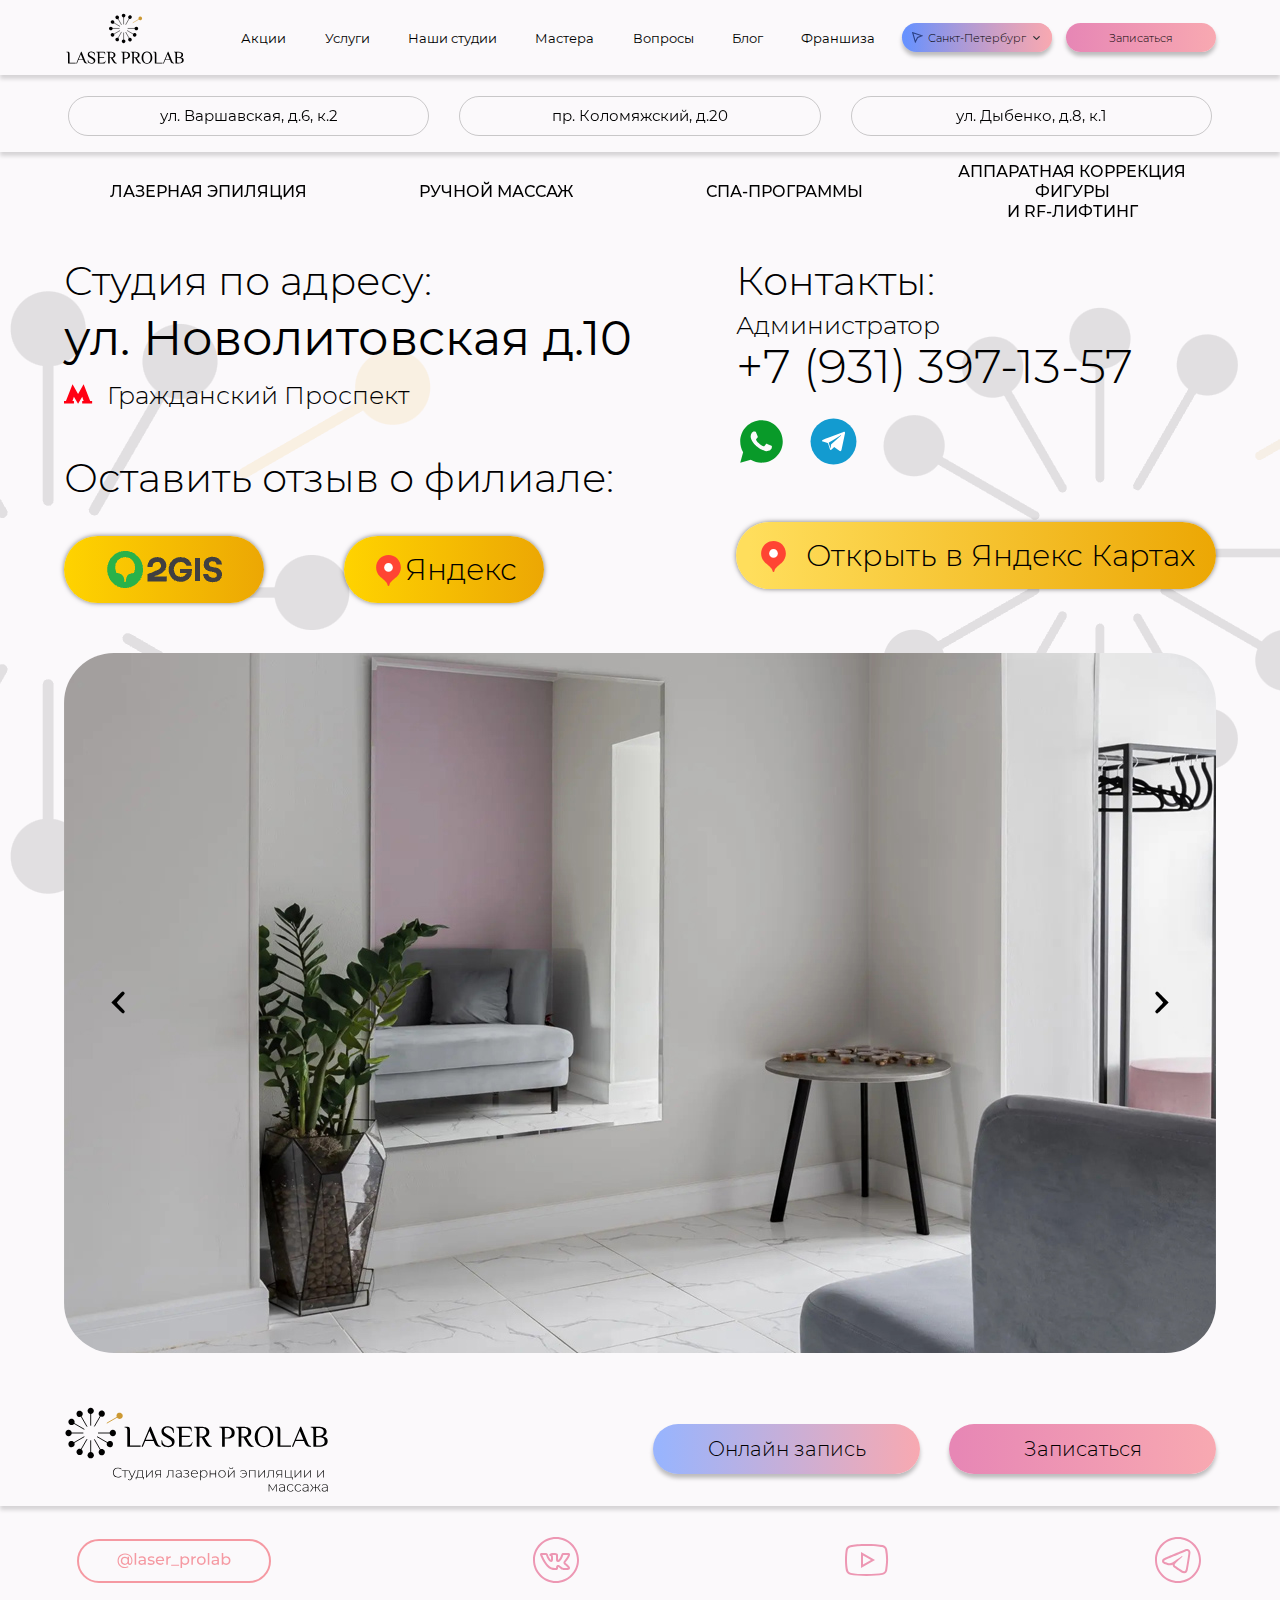
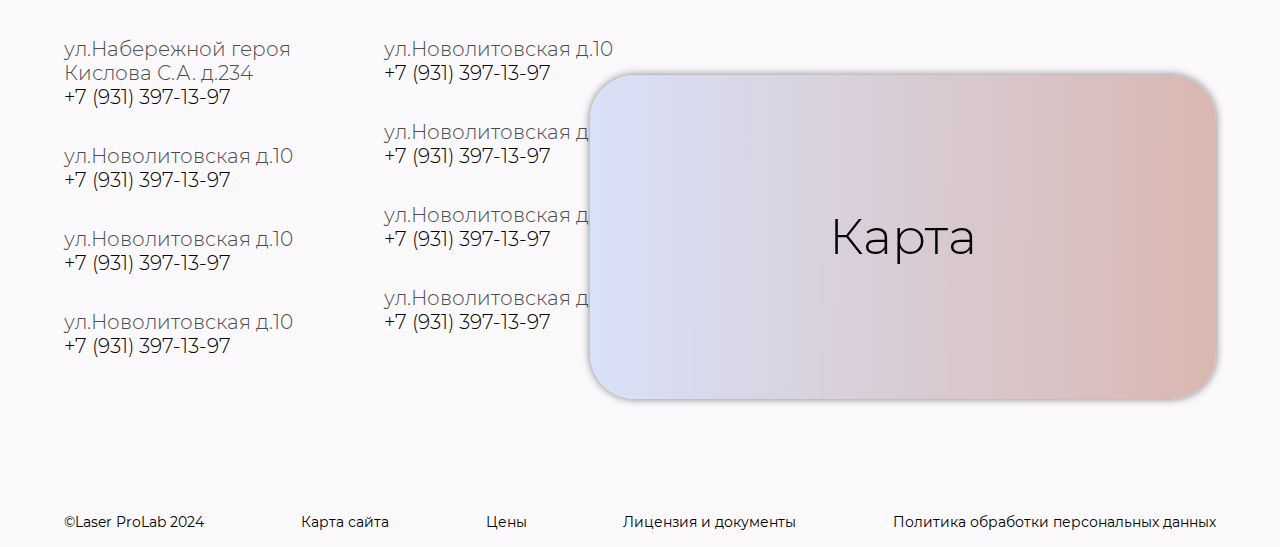
==== commit f3c4c65c: "Footer" ====
--- a/cardpage.html
+++ b/cardpage.html
@@ -361,7 +361,7 @@
             <div class="container footer__location_wrap">
                 <ul class="footer__location__adress">
                     <Li class="footer__location__adress_item">
-                        <span>ул.Новолитовская д.10</span>
+                        <span>ул.Набережной героя Кислова С.А. д.234</span>
                         <a href="tel:+79313971397">+7 (931) 397-13-97</a>
                     </Li>
                     <Li class="footer__location__adress_item">
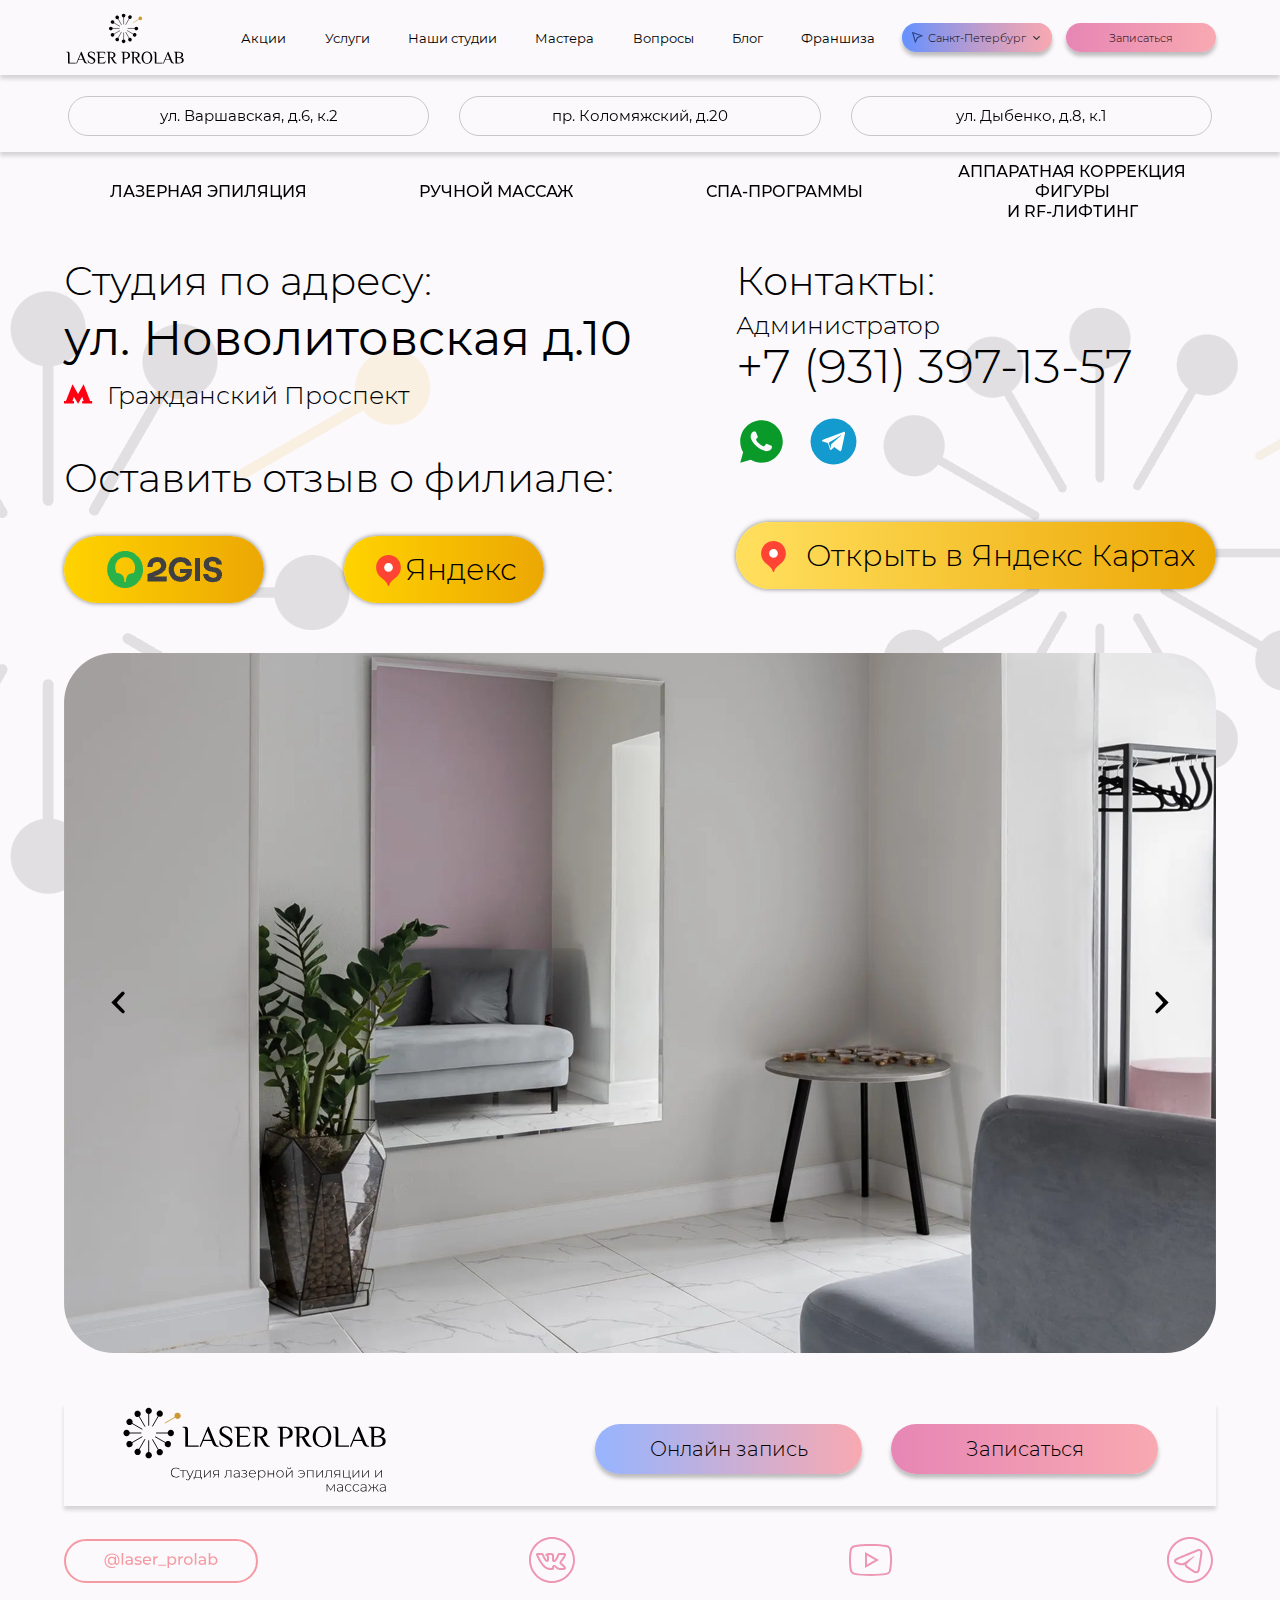
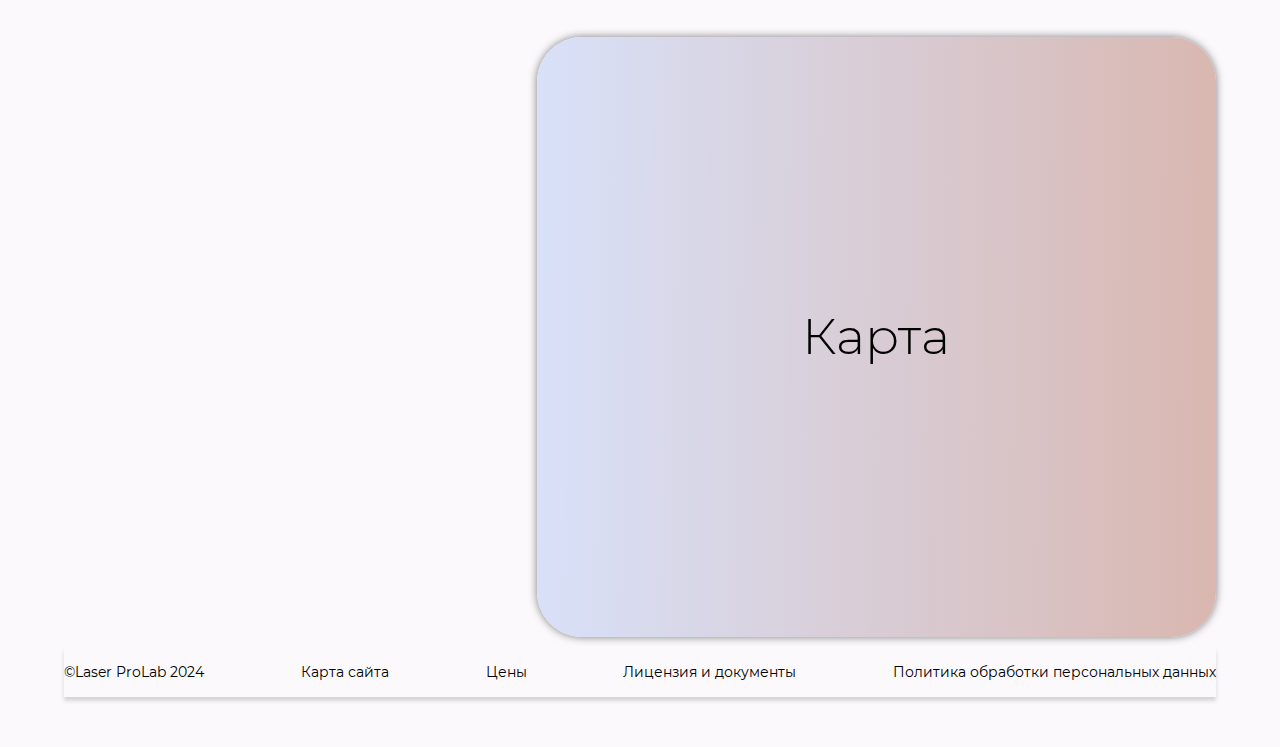
==== commit 81f3b8a8: "Правка подвала" ====
--- a/cardpage.html
+++ b/cardpage.html
@@ -14,7 +14,8 @@
     <script type="module" src="./src/modules/openHeaderModal.js" defer></script>
     <script type="module" src="./src/modules/placeImagesChangeContainer.js" defer></script>
     <script type="module" src="./src/modules/placeSlider.js" defer></script>
-    <script type="module" src="./src/modules/hoverHeaderFooter.js" defer></script>
+    <script type="module" src="./src/modules/openCallbackModal.js" defer></script>
+    <script type="module" src="./src/modules/callbackModalInputs.js" defer></script>
     <title>LASER PROLAB</title>
 </head>
 <body>
@@ -58,7 +59,7 @@
                                 <option value="Челябинск">Челябинск</option>
                             </select>
                         </div>
-                        <button class="header__contact__record">Записаться</button>
+                        <button class="header__contact__record btn-record">Записаться</button>
                     </div>
                 </div>
             </div>
@@ -259,13 +260,64 @@
     </section>
 
     <footer class="footer">
-
-        <div class="footer__header">
-            <div class="container footer__header_wrap">
-                <div class="footer__logo">
-                    <!-- <img src="./icons/footer/logo_footer.svg" alt="Логотип" class="footer__logo_img"> -->
-                </div>
-                <div class="footer__social__header">
+        <div class="container">
+
+            <div class="footer__header">
+                <div class="container footer__header_wrap">
+                    <div class="footer__logo">
+                        <!-- <img src="./icons/footer/logo_footer.svg" alt="Логотип" class="footer__logo_img"> -->
+                    </div>
+                    <div class="footer__social__header">
+                        <ul class="footer__social__menu">
+                            <li class="footer__social__item footer__social__item_laser">
+                                <a href="#" class="footer__social__icon_laser">
+                                    <!-- <img class="footer-social-laser" src="./icons/footer/@laser_prolab.svg" alt="Иконка соцсети"> -->
+                                    <svg width="150" height="15" viewBox="0 0 99.4672 13.2139" fill="none" xmlns="http://www.w3.org/2000/svg" xmlns:xlink="http://www.w3.org/1999/xlink">
+                                        <path class="footer-social-laser" id="@laser_prolab" d="M16.4208 0L15.0776 0L15.0776 10.3872L16.4208 10.3872L16.4208 0ZM80.8488 0L79.5056 0L79.5056 10.3872L80.8488 10.3872L80.8488 0ZM97.4221 3.25769Q96.6539 2.89844 95.7176 2.89844Q94.9578 2.89844 94.312 3.16993Q94.2781 3.1842 94.2445 3.19922Q93.9269 3.34181 93.6592 3.54893Q93.3623 3.7787 93.1268 4.08789L93.1268 0L91.7836 0L91.7836 10.3872L93.0721 10.3872L93.0721 9.21143Q93.306 9.5328 93.6043 9.7749Q93.877 9.99627 94.2035 10.1514Q94.2423 10.1695 94.2817 10.1867Q94.9373 10.4727 95.7176 10.4727Q96.6539 10.4727 97.4221 10.1134Q97.5373 10.0595 97.6488 9.99756Q98.0536 9.77089 98.3747 9.45832Q98.7316 9.11104 98.9852 8.65771Q99.0038 8.62459 99.0216 8.59108Q99.4671 7.7534 99.4671 6.67871Q99.4671 5.57407 98.9993 4.72826Q98.9923 4.71566 98.9852 4.70312Q98.7387 4.26599 98.3946 3.92815Q98.0661 3.60559 97.6488 3.37354Q97.5373 3.31157 97.4221 3.25769ZM9.96529 1.26012Q8.4874 0.48877 6.60693 0.48877Q4.72833 0.48877 3.25081 1.25857Q3.20947 1.28011 3.16845 1.30225Q2.29073 1.77501 1.64121 2.46317Q1.17781 2.95411 0.830559 3.55469Q0.709676 3.76462 0.606386 3.98287Q-7.62939e-06 5.26421 -7.62939e-06 6.83252Q-7.62939e-06 8.37163 0.581373 9.64539Q0.692019 9.8878 0.823723 10.1206Q1.19641 10.7767 1.70373 11.303Q2.32233 11.9447 3.14111 12.3936Q3.19514 12.4233 3.24973 12.452Q4.70099 13.2139 6.55224 13.2139Q7.32128 13.2139 8.13134 13.0464Q8.94482 12.8789 9.56005 12.5576L9.25243 11.6621Q8.66454 11.9697 7.95019 12.1235Q7.23583 12.2773 6.55224 12.2773Q4.91161 12.2773 3.65722 11.5835Q2.97853 11.2071 2.46383 10.6727Q2.02981 10.2221 1.71239 9.65918Q1.68222 9.6054 1.65336 9.55091Q1.02197 8.35894 1.02197 6.83252Q1.02197 5.38745 1.60337 4.23593Q1.65867 4.1264 1.71923 4.01953Q2.03203 3.4687 2.45791 3.02685Q2.98601 2.47895 3.68798 2.09863Q4.95605 1.41162 6.60693 1.41162Q8.24413 1.41162 9.5122 2.07129Q10.2987 2.47829 10.8655 3.08908Q11.2127 3.46312 11.4775 3.91357Q11.5383 4.01616 11.5938 4.12151Q12.1782 5.23079 12.1782 6.64795Q12.1782 7.96387 11.833 8.68506Q11.5879 9.2023 11.2021 9.34858Q11.05 9.40625 10.876 9.40625Q10.674 9.40625 10.5133 9.32477Q10.3966 9.26563 10.3018 9.16357Q10.0796 8.91748 10.0796 8.39795L10.0796 3.35986L8.85937 3.35986L8.85937 4.49463Q8.62863 4.18214 8.33416 3.95077Q8.07464 3.74686 7.76562 3.60596Q7.10937 3.30176 6.29931 3.30176Q5.54253 3.30176 4.90171 3.57435Q4.71187 3.6551 4.53222 3.75977Q4.21587 3.9435 3.95536 4.18697Q3.5713 4.5459 3.30859 5.03467Q3.25846 5.12753 3.21404 5.22305Q2.86767 5.96774 2.86767 6.87354Q2.86767 7.83275 3.24591 8.60724Q3.27605 8.66895 3.30859 8.72949Q3.55927 9.19393 3.92042 9.54457Q4.19451 9.81067 4.53222 10.0112Q4.71947 10.1211 4.91778 10.2049Q5.55201 10.4727 6.29931 10.4727Q7.18114 10.4727 7.8579 10.1309Q8.17163 9.97163 8.43009 9.74841Q8.73199 9.48768 8.95849 9.13965Q9.0617 9.66687 9.37437 9.99375Q9.4448 10.0674 9.52587 10.1309Q9.5629 10.1596 9.60156 10.1859Q10.0233 10.4727 10.6401 10.4727Q11.1866 10.4727 11.6208 10.2519Q12.1209 9.99768 12.4722 9.45068Q13.1318 8.42871 13.1318 6.63428Q13.1318 5.15097 12.5598 3.93728Q12.4411 3.68549 12.2978 3.44531Q11.9543 2.86796 11.5004 2.39678Q10.8527 1.72429 9.98046 1.26807Q9.97288 1.26408 9.96529 1.26012ZM24.0421 3.65381Q23.2253 2.89844 21.6838 2.89844Q20.7882 2.89844 19.9884 3.14453Q19.1921 3.38721 18.6178 3.84863L19.1784 4.85693Q19.6125 4.49463 20.2414 4.2793Q20.6687 4.13148 21.1069 4.08355Q21.3172 4.06055 21.5299 4.06055Q22.5109 4.06055 23.0133 4.52197Q23.0952 4.59668 23.1639 4.68204Q23.5192 5.12396 23.5192 5.85156L23.5192 6.11816L21.3898 6.11816Q19.838 6.11816 19.1237 6.71289Q18.8197 6.96594 18.6451 7.28892Q18.4093 7.72501 18.4093 8.28857Q18.4093 8.79781 18.6125 9.20595Q18.7993 9.58127 19.1579 9.87109Q19.9064 10.4727 21.154 10.4727Q22.005 10.4727 22.6271 10.1992Q23.1208 9.98338 23.4335 9.61421Q23.517 9.51569 23.5876 9.40625L23.5876 10.3872L24.8625 10.3872L24.8625 5.90625Q24.8625 4.54708 24.1863 3.79926Q24.1177 3.72339 24.0421 3.65381ZM27.8112 10.2493Q28.6153 10.4727 29.4815 10.4727Q30.9683 10.4727 31.8263 9.87793Q32.2996 9.54923 32.5128 9.09771Q32.6876 8.72758 32.6876 8.2749Q32.6876 7.5496 32.3284 7.13659Q32.3119 7.11753 32.2945 7.09912Q32.1184 6.90913 31.9088 6.7694Q31.6546 6.59993 31.3512 6.50439Q30.7975 6.32666 29.9019 6.17285Q29.232 6.04639 28.8595 5.95068Q28.4903 5.85156 28.2374 5.64307Q28.1436 5.5645 28.0846 5.46526Q27.9845 5.29683 27.9845 5.06885Q27.9845 4.8966 28.0459 4.75016Q28.1504 4.50141 28.4322 4.32715Q28.88 4.04688 29.7345 4.04688Q30.8305 4.04688 31.6703 4.51073Q31.7759 4.56908 31.8775 4.63477L32.4517 3.56836Q31.9732 3.26074 31.2315 3.07959Q30.4898 2.89844 29.7481 2.89844Q28.3331 2.89844 27.4923 3.50684Q27.047 3.83036 26.8385 4.26698Q26.6549 4.65142 26.6549 5.12354Q26.6549 5.86779 27.0226 6.29683Q27.0416 6.319 27.0616 6.34033Q27.2691 6.56172 27.5174 6.7182Q27.756 6.86855 28.0323 6.95898Q28.5997 7.14014 29.4952 7.28027Q30.1549 7.38965 30.5103 7.48193Q30.8692 7.57422 31.1051 7.76904Q31.195 7.84231 31.2512 7.93587Q31.3443 8.09111 31.3443 8.30225Q31.3443 8.55062 31.2373 8.73782Q30.9099 9.31055 29.5807 9.31055Q29.4208 9.31055 29.2617 9.30011Q28.7095 9.2639 28.1656 9.10205Q27.4683 8.89014 26.9762 8.53809L26.4156 9.60449Q26.8941 9.98047 27.7315 10.2266Q27.7713 10.2382 27.8112 10.2493ZM41.0483 7.12646Q41.0756 6.87354 41.0756 6.71973Q41.0756 5.60997 40.6134 4.74806Q40.6087 4.73925 40.6039 4.73047Q40.3324 4.22706 39.9379 3.85351Q39.6521 3.58285 39.3017 3.38037Q39.1879 3.31435 39.0698 3.25737Q38.3255 2.89844 37.4081 2.89844Q36.52 2.89844 35.7836 3.23268Q35.6358 3.29979 35.4941 3.38037Q35.1392 3.58296 34.8477 3.85379Q34.4458 4.22725 34.1645 4.73047Q34.0805 4.88171 34.0112 5.03938Q33.6825 5.78679 33.6825 6.67871Q33.6825 7.57408 34.0168 8.31963Q34.0895 8.48197 34.1782 8.63721Q34.3805 8.98932 34.6504 9.27846Q35.0459 9.70222 35.5864 9.99072Q36.4955 10.4727 37.6713 10.4727Q38.5976 10.4727 39.3461 10.165Q39.8813 9.94267 40.2906 9.57878Q40.4539 9.4337 40.5971 9.26611L39.8554 8.39795Q39.5644 8.72085 39.2064 8.92776Q38.5677 9.29688 37.7157 9.29688Q36.8259 9.29688 36.1737 8.90326Q36.0242 8.81304 35.8871 8.70215Q35.5724 8.446 35.3693 8.12026Q35.0981 7.68538 35.0258 7.12646L41.0483 7.12646ZM44.5613 3.74447Q44.3665 3.95419 44.2261 4.21436L44.2261 2.9668L42.9376 2.9668L42.9376 10.3872L44.2808 10.3872L44.2808 6.69238Q44.2808 5.52938 44.8588 4.88402Q44.8804 4.85986 44.9029 4.83643Q45.0302 4.7028 45.1773 4.59653Q45.7488 4.18359 46.6187 4.18359Q46.8135 4.18359 46.9263 4.20068L46.9263 2.89844Q45.9454 2.89844 45.2584 3.2334Q44.8501 3.43346 44.5613 3.74447ZM61.1341 3.25769Q60.3659 2.89844 59.4296 2.89844Q58.6207 2.89844 57.9458 3.19922Q57.9306 3.20598 57.9155 3.21289Q57.6037 3.35633 57.3409 3.56234Q57.0276 3.80798 56.7841 4.14258L56.7841 2.9668L55.4956 2.9668L55.4956 13.1045L56.8388 13.1045L56.8388 9.26611Q57.113 9.61544 57.4584 9.86702Q57.6943 10.0388 57.9633 10.165Q57.9976 10.1809 58.0323 10.1959Q58.671 10.4727 59.4296 10.4727Q60.3659 10.4727 61.1341 10.1134Q61.2493 10.0595 61.3608 9.99756Q61.7656 9.77089 62.0867 9.45832Q62.4436 9.11104 62.6972 8.65771Q62.7158 8.62459 62.7336 8.59108Q63.1792 7.7534 63.1792 6.67871Q63.1792 5.57407 62.7113 4.72826Q62.7043 4.71566 62.6972 4.70312Q62.4507 4.26599 62.1066 3.92815Q61.7782 3.60559 61.3608 3.37354Q61.2493 3.31157 61.1341 3.25769ZM66.6673 3.74447Q66.4725 3.95419 66.3321 4.21436L66.3321 2.9668L65.0436 2.9668L65.0436 10.3872L66.3868 10.3872L66.3868 6.69238Q66.3868 5.52938 66.9648 4.88402Q66.9864 4.85986 67.0089 4.83643Q67.1362 4.7028 67.2833 4.59653Q67.8548 4.18359 68.7247 4.18359Q68.9195 4.18359 69.0323 4.20068L69.0323 2.89844Q68.0514 2.89844 67.3644 3.2334Q66.9561 3.43346 66.6673 3.74447ZM72.0525 10.1094Q72.8396 10.4727 73.7943 10.4727Q74.7523 10.4727 75.5379 10.1046Q75.6576 10.0485 75.7733 9.98389Q76.2426 9.71991 76.6027 9.34975Q76.9141 9.02974 77.1439 8.63037Q77.2296 8.48244 77.3006 8.32775Q77.6429 7.58178 77.6429 6.67871Q77.6429 5.76121 77.2917 5.00726Q77.2243 4.86243 77.1439 4.72363Q76.905 4.30849 76.578 3.98148Q76.2265 3.63002 75.7733 3.38037Q75.6753 3.3264 75.5744 3.27848Q74.7746 2.89844 73.7943 2.89844Q72.8172 2.89844 72.0157 3.27359Q71.9088 3.32364 71.805 3.38037Q71.3353 3.63708 70.9742 4.00145Q70.6574 4.32111 70.4241 4.72363Q70.349 4.85423 70.2852 4.99017Q69.9285 5.7508 69.9285 6.67871Q69.9285 7.59208 70.2763 8.34475Q70.3437 8.49058 70.4241 8.63037Q70.6481 9.01692 70.9492 9.32911Q71.3189 9.71258 71.805 9.98389Q71.9266 10.0513 72.0525 10.1094ZM88.4701 3.65381Q87.6533 2.89844 86.1117 2.89844Q85.2162 2.89844 84.4164 3.14453Q83.62 3.38721 83.0458 3.84863L83.6064 4.85693Q84.0405 4.49463 84.6694 4.2793Q85.0967 4.13148 85.5349 4.08355Q85.7452 4.06055 85.9579 4.06055Q86.9389 4.06055 87.4413 4.52197Q87.5232 4.59668 87.5919 4.68204Q87.9472 5.12396 87.9472 5.85156L87.9472 6.11816L85.8178 6.11816Q84.266 6.11816 83.5517 6.71289Q83.2477 6.96594 83.0731 7.28892Q82.8373 7.72501 82.8373 8.28857Q82.8373 8.79781 83.0405 9.20595Q83.2273 9.58127 83.5859 9.87109Q84.3344 10.4727 85.582 10.4727Q86.433 10.4727 87.0551 10.1992Q87.5488 9.98338 87.8615 9.61421Q87.945 9.51569 88.0156 9.40625L88.0156 10.3872L89.2905 10.3872L89.2905 5.90625Q89.2905 4.54708 88.6143 3.79926Q88.5457 3.72339 88.4701 3.65381ZM36.2316 4.30507Q36.7462 4.02979 37.4081 4.02979Q38.0479 4.02979 38.5491 4.29328Q38.803 4.42678 39.0214 4.62793Q39.26 4.84528 39.4265 5.10828Q39.7155 5.56492 39.787 6.15918L35.0258 6.15918Q35.1029 5.50741 35.4307 5.02648Q35.5825 4.80376 35.788 4.61768Q35.9941 4.43208 36.2316 4.30507ZM60.3803 9.08042Q59.897 9.29688 59.3168 9.29688Q58.8148 9.29688 58.3776 9.12839Q58.2047 9.06175 58.0419 8.96875Q57.7921 8.82448 57.5901 8.63036Q57.3279 8.37841 57.1464 8.04248Q56.8251 7.44775 56.8251 6.67871Q56.8251 5.90625 57.1533 5.31836Q57.3485 4.96858 57.6284 4.71075Q57.819 4.53524 58.0488 4.40234Q58.1937 4.31855 58.3473 4.25615Q58.7951 4.07422 59.3168 4.07422Q59.9177 4.07422 60.4145 4.30151Q60.5084 4.34445 60.5986 4.39551Q60.8045 4.51208 60.9788 4.66465Q61.285 4.93258 61.4941 5.31152Q61.4987 5.31991 61.5033 5.32832Q61.8222 5.91714 61.8222 6.67871Q61.8222 7.4255 61.5128 8.00791Q61.5036 8.02527 61.4941 8.04248Q61.2917 8.40924 60.9984 8.6759Q60.8161 8.84166 60.5986 8.96875Q60.492 9.03037 60.3803 9.08042ZM74.8347 9.08916Q74.3599 9.29688 73.7943 9.29688Q73.2141 9.29688 72.7308 9.08042Q72.6191 9.03037 72.5125 8.96875Q72.301 8.84516 72.1223 8.68499Q71.8216 8.41551 71.6136 8.04248Q71.6041 8.02527 71.5949 8.00791Q71.2855 7.4255 71.2855 6.67871Q71.2855 5.91714 71.6044 5.32832Q71.609 5.31991 71.6136 5.31152Q71.8283 4.92642 72.1418 4.65597Q72.3125 4.50875 72.5125 4.39551Q72.6027 4.34445 72.6966 4.30151Q73.1934 4.07422 73.7943 4.07422Q74.3802 4.07422 74.8686 4.29245Q74.9728 4.33901 75.0726 4.39551Q75.2897 4.51843 75.4707 4.68138Q75.7629 4.94434 75.9613 5.31152Q76.286 5.90625 76.286 6.67871Q76.286 7.43777 75.9696 8.027Q75.9655 8.03476 75.9613 8.04248Q75.7696 8.39729 75.4903 8.65843Q75.3015 8.835 75.0726 8.96875Q74.9566 9.03581 74.8347 9.08916ZM96.6683 9.08042Q96.185 9.29688 95.6048 9.29688Q95.1027 9.29688 94.6656 9.12839Q94.4927 9.06175 94.3299 8.96875Q94.0801 8.82448 93.8781 8.63036Q93.6159 8.37841 93.4344 8.04248Q93.1131 7.44775 93.1131 6.67871Q93.1131 5.90625 93.4344 5.31152Q93.6228 4.96278 93.8982 4.70806Q94.0924 4.52839 94.3299 4.39551Q94.4774 4.31302 94.6331 4.25171Q95.0841 4.07422 95.6048 4.07422Q96.2057 4.07422 96.7025 4.30151Q96.7964 4.34445 96.8866 4.39551Q97.0924 4.51208 97.2668 4.66465Q97.573 4.93258 97.7821 5.31152Q97.7867 5.31991 97.7913 5.32832Q98.1102 5.91714 98.1102 6.67871Q98.1102 7.4255 97.8008 8.00791Q97.7916 8.02527 97.7821 8.04248Q97.5797 8.40924 97.2864 8.6759Q97.1041 8.84166 96.8866 8.96875Q96.78 9.03037 96.6683 9.08042ZM7.58817 9.14002Q7.09955 9.37891 6.49413 9.37891Q5.80748 9.37891 5.28475 9.08618Q5.00867 8.93157 4.77831 8.69531Q4.64151 8.55358 4.53294 8.39278Q4.11523 7.77419 4.11523 6.87354Q4.11523 5.95264 4.54742 5.33338Q4.64779 5.18956 4.77148 5.06201Q4.97886 4.84818 5.22611 4.70157Q5.76532 4.38184 6.49413 4.38184Q7.12181 4.38184 7.62395 4.63291Q7.67142 4.65664 7.71777 4.68262Q7.90212 4.7853 8.06019 4.91905Q8.36515 5.17709 8.57226 5.55078Q8.89013 6.11816 8.89013 6.87354Q8.89013 7.62891 8.57226 8.19629Q8.36916 8.56275 8.07196 8.82084Q7.90901 8.96235 7.71777 9.07129Q7.65403 9.10783 7.58817 9.14002ZM22.7057 9.0918Q22.1452 9.43359 21.3761 9.43359Q20.6071 9.43359 20.173 9.1123Q19.9759 8.96641 19.8683 8.77118Q19.7389 8.53648 19.7389 8.23047Q19.7389 7.87319 19.9043 7.62706Q20.2706 7.08203 21.4479 7.08203L23.5192 7.08203L23.5192 8.11768Q23.3696 8.49171 23.1123 8.76408Q22.9347 8.95218 22.7057 9.0918ZM87.1337 9.0918Q86.5732 9.43359 85.8041 9.43359Q85.0351 9.43359 84.601 9.1123Q84.4039 8.96641 84.2963 8.77118Q84.1669 8.53648 84.1669 8.23047Q84.1669 7.87319 84.3323 7.62706Q84.6986 7.08203 85.8759 7.08203L87.9472 7.08203L87.9472 8.11768Q87.7976 8.49171 87.5403 8.76408Q87.3627 8.95218 87.1337 9.0918ZM54.2207 10.3872L47.2207 10.3872L47.2207 11.2554L54.2207 11.2554L54.2207 10.3872Z" 
+                                        fill="#f599a2" fill-opacity="1.000000" fill-rule="evenodd"/>
+                                    </svg>
+                                </a>
+                            </li>
+                            <li class="footer__social__item footer__social__item_vk">
+                                <a href="#" class="footer__social__icon_vk">
+                                    <!-- <img src="./icons/footer/vk.svg" alt="Иконка соцсети"> -->
+                                    <svg width="50.000000" height="50.000000" viewBox="0 0 50 50" fill="none" xmlns="http://www.w3.org/2000/svg" xmlns:xlink="http://www.w3.org/1999/xlink">
+                                        <rect id="icons8-vk-100 1" width="50.000000" height="50.000000" fill="#FFFFFF" fill-opacity="0"/>
+                                        <g clip-path="url(#clip149_94)">
+                                            <path class="footer-social-vk" id="Vector" d="M25 2C12.3093 2 2 12.3093 2 25C2 37.6907 12.3093 48 25 48C37.6907 48 48 37.6907 48 25C48 12.3093 37.6907 2 25 2ZM25 4C36.6098 4 46 13.3902 46 25C46 36.6098 36.6098 46 25 46C13.3902 46 4 36.6098 4 25C4 13.3902 13.3902 4 25 4ZM15.002 18L10.9668 18.002C10.9668 18.002 10.7359 17.9889 10.457 18.0254C10.1782 18.0618 9.76617 18.0788 9.34375 18.5566L9.3418 18.5586L9.33984 18.5605C8.96405 18.9903 8.97839 19.4904 9.02539 19.7656C9.0722 20.0398 9.17773 20.2461 9.17773 20.2461L9.17773 20.248C9.21655 20.3432 12.1464 27.5219 15.8398 31.3789C18.4451 34.1013 21.2314 35 23.7129 35L25 35C25.4235 35 25.8016 34.9807 26.2207 34.7637C26.6398 34.5466 27 33.9476 27 33.4824C27 32.9812 27.0123 32.4954 27.0762 32.2246C27.1358 31.9717 27.1128 32.0338 27.1367 32.0332C27.1607 32.0384 27.2043 32.0485 27.2871 32.0859C27.4655 32.1666 27.7411 32.3466 28.0469 32.584C28.6574 33.0579 29.3805 33.7455 30.1914 34.2773C31.3528 35.0471 32.6133 35 32.6133 35L36.7695 35L36.8145 34.9961C36.8145 34.9961 37.4522 34.9816 38.1074 34.5801C38.4351 34.3793 38.8243 34.011 38.9551 33.459C39.0858 32.9069 38.9189 32.3277 38.5977 31.8184C38.4803 31.6315 37.9106 30.8059 35.6367 28.7871C35.0493 28.2661 34.6487 27.8973 34.4902 27.7012C34.434 27.6315 34.4293 27.6383 34.418 27.6348C34.4312 27.6006 34.5626 27.3239 34.9141 26.8672C35.2804 26.3912 35.837 25.7279 36.5527 24.8164C37.465 23.6542 38.105 22.5367 38.5078 21.5937C38.7092 21.1223 38.852 20.6944 38.9375 20.3066C39.0231 19.9188 39.0913 19.5965 38.9648 19.1367C38.8705 18.7945 38.6144 18.488 38.3633 18.3261C38.1122 18.1644 37.8781 18.1034 37.668 18.0644C37.2477 17.9865 36.877 18 36.5312 18C35.8074 18 32.5898 18.0254 32.3242 18.0254C32.0125 18.0254 31.5153 18.1552 31.2852 18.2871C30.7139 18.6143 30.5352 19.0625 30.5352 19.0625L30.4805 19.1582L30.4492 19.2656C30.4492 19.2656 29.7166 21.6358 28.9629 22.8574L28.9609 22.8574C28.0748 24.2965 27.4137 24.8673 27.123 25.0293C27.0922 25.0465 27.1093 25.0373 27.0879 25.0488C27.0652 24.9826 27.0365 24.8914 27.0176 24.7226C26.9751 24.3424 27 23.8069 27 23.289C27 21.8546 27.1077 20.9602 26.9883 20.1133C26.9286 19.6898 26.7766 19.2182 26.4297 18.8555C26.0829 18.4927 25.6349 18.3141 25.1875 18.2109L25.1855 18.2109C24.7194 18.1036 24.2169 18.0114 23.0098 18C21.4718 17.9856 20.4702 18.0333 19.5801 18.4297L19.5703 18.4355L19.5625 18.4395C19.2108 18.6046 18.9336 18.794 18.6895 19.0469C18.5674 19.1733 18.4225 19.2654 18.3223 19.668C18.2721 19.8692 18.2666 20.2501 18.4941 20.5586C18.7217 20.8671 19.0405 20.9601 19.2285 20.9844C19.1938 20.9799 19.3764 21.0201 19.5176 21.0898C19.6588 21.1596 19.7813 21.2601 19.8125 21.3008L19.8125 21.3027C19.7994 21.2858 19.935 21.6226 19.9707 21.9297C20.0064 22.2367 20 22.4844 20 22.4844L19.998 22.5449L20.0039 22.6055C20.0039 22.6055 20.0653 23.2849 20.0332 23.9863C20.0172 24.337 19.9728 24.69 19.9141 24.9062C19.9109 24.9177 19.9095 24.9137 19.9062 24.9238C19.6559 24.749 19.0786 24.1397 18.2832 22.8262C17.548 21.6111 16.8594 19.4258 16.8594 19.4258L16.8438 19.377L16.8262 19.3301C16.8262 19.3301 16.6978 18.8419 16.1309 18.4434C15.5995 18.0693 15.0938 18.0176 15.0938 18.0176L15.002 18ZM14.7695 20C14.8267 20.0209 14.9463 20.064 14.9688 20.0742L14.9453 20.0039L14.9766 20.0762L14.9805 20.0781L14.9805 20.0801L14.9824 20.0801C14.9322 20.0449 14.9748 20.0798 14.9805 20.0879C15.0081 20.1821 15.6187 22.2854 16.5723 23.8613C17.441 25.296 18.0827 26.0997 18.7832 26.5801C19.483 27.06 20.424 27.0106 20.9023 26.7617C21.5416 26.4297 21.7203 25.8841 21.8438 25.4297C21.9672 24.9752 22.0113 24.5142 22.0312 24.0781C22.0693 23.2461 22.0042 22.5655 21.998 22.498C21.9991 22.4605 22.0079 22.1354 21.957 21.6973C21.9057 21.2558 21.8137 20.7072 21.4219 20.1562C21.8608 20.091 22.1044 19.9917 22.9902 20C24.1199 20.0106 24.2917 20.0578 24.7363 20.1602C24.9785 20.216 25.0054 20.2623 24.9824 20.2383C24.9595 20.2143 24.9804 20.1983 25.0078 20.3926C25.0626 20.7811 25 21.7775 25 23.2891C25 23.7152 24.9589 24.316 25.0293 24.9453C25.0997 25.5742 25.2963 26.3789 26.0566 26.8496C26.4899 27.1178 27.3176 27.21 28.0977 26.7754C28.8777 26.3408 29.6783 25.5071 30.6641 23.9063C31.6379 22.3278 32.2202 20.2526 32.2832 20.0332C32.2832 20.0332 32.2943 20.026 32.3008 20.0215C32.3185 20.0223 32.296 20.0254 32.3242 20.0254C32.6946 20.0254 35.8551 20 36.5312 20C36.7173 20 36.799 20.01 36.9375 20.0156C36.8815 20.2315 36.8063 20.483 36.668 20.8067C36.343 21.5675 35.7853 22.5542 34.9785 23.582C34.2833 24.4675 33.7431 25.1098 33.3301 25.6465C32.9171 26.1832 32.5926 26.6066 32.457 27.2188C32.3215 27.8309 32.5801 28.5214 32.9336 28.959C33.2871 29.3966 33.7245 29.7652 34.3086 30.2832C36.5087 32.2365 36.8696 32.8277 36.9043 32.8828L36.9043 32.8848C36.9415 32.9437 36.9174 32.8844 36.9316 32.9141C36.8069 32.953 36.6584 32.9969 36.6445 33L32.5977 33L32.5918 33C32.5918 33 31.8475 32.9756 31.2949 32.6094L31.293 32.6074L31.291 32.6074C30.7065 32.2246 30 31.568 29.2734 31.0039C28.9102 30.7219 28.5403 30.4576 28.1113 30.2637C27.6824 30.0698 27.1387 29.9323 26.5664 30.1035C25.7382 30.3514 25.2785 31.1397 25.1309 31.7656C25.0249 32.215 25.0406 32.6058 25.0371 32.9981C25.0086 32.9996 25.0333 33 25 33L23.7129 33C21.6804 33 19.5659 32.3795 17.2852 29.9961C14.32 26.8997 11.6745 20.9116 11.2773 20.002L14.7695 20ZM32.2129 20.0078C32.1948 20.0118 32.2466 20.0158 32.2891 20.0195C32.2833 20.0226 32.2896 20.0168 32.2812 20.0215C32.2804 20.0048 32.2373 20.0024 32.2129 20.0078Z" fill="#ED97B3" fill-opacity="1.000000" fill-rule="nonzero"/>
+                                        </g>
+                                    </svg>
+                                </a>
+                            </li>
+                            <li class="footer__social__item footer__social__item_youtube">
+                                <a href="" class="footer__social__icon_youtube">
+                                    <!-- <img src="./icons/footer/youtube.svg" alt="Иконка соцсети"> -->
+                                    <svg width="50.000000" height="50.000000" viewBox="0 0 50 50" fill="none" xmlns="http://www.w3.org/2000/svg" xmlns:xlink="http://www.w3.org/1999/xlink">
+                                        <rect id="icons8-youtube-100 1" width="50.000000" height="50.000000" fill="#FFFFFF" fill-opacity="0"/>
+                                        <g clip-path="url(#clip149_98)">
+                                            <path class="footer-social-youtube" id="Vector" d="M24.4023 9C17.8008 9 11.6016 9.5 8.30078 10.1992C6.10156 10.6992 4.19922 12.1992 3.80078 14.5C3.40234 16.8984 3 20.5 3 25C3 29.5 3.39844 33 3.89844 35.5C4.30078 37.6992 6.19922 39.3008 8.39844 39.8008C11.9023 40.5 17.8984 41 24.5 41C31.1016 41 37.0977 40.5 40.5977 39.8008C42.8008 39.3008 44.6992 37.8008 45.0977 35.5C45.5 33 46 29.4023 46.0977 24.9023C46.0977 20.4023 45.5977 16.8008 45.0977 14.3008C44.6992 12.1016 42.8008 10.5 40.5977 10C37.0977 9.5 31 9 24.4023 9ZM24.4023 11C31.6016 11 37.3984 11.5977 40.1992 12.0977C41.6992 12.5 42.8984 13.5 43.0977 14.8008C43.6992 18 44.0977 21.4024 44.0977 24.9024C44 29.1992 43.5 32.6992 43.0977 35.1992C42.8008 37.0977 40.8008 37.6992 40.1992 37.9024C36.5977 38.6016 30.5977 39.0977 24.5977 39.0977C18.5977 39.0977 12.5 38.6992 9 37.9024C7.5 37.5 6.30078 36.5 6.10156 35.1992C5.30078 32.3985 5 28.6992 5 25C5 20.3985 5.40234 17 5.80078 14.9024C6.10156 13 8.19922 12.3985 8.69922 12.1992C12 11.5 18.1016 11 24.4023 11ZM19 17L19 33L33 25L19 17ZM21 20.4023L29 25L21 29.5977L21 20.4023Z" fill="#ED97B3" fill-opacity="1.000000" fill-rule="nonzero"/>
+                                        </g>
+                                    </svg>
+                                </a>
+                            </li>
+                            <li class="footer__social__item footer__social__item_telegram">
+                                <a href="" class="footer__social__icon_telegram">
+                                    <!-- <img src="./icons/footer/telegram.svg" alt="Иконка соцсети"> -->
+                                    <svg width="46.000000" height="46.000000" viewBox="0 0 46 46" fill="none" xmlns="http://www.w3.org/2000/svg" xmlns:xlink="http://www.w3.org/1999/xlink">
+                                        <path class="footer-social-telegram" id="Vector" d="M23 0C10.3093 0 0 10.3093 0 23C0 35.6907 10.3093 46 23 46C35.6907 46 46 35.6907 46 23C46 10.3093 35.6907 0 23 0ZM23 2C34.6098 2 44 11.3902 44 23C44 34.6098 34.6098 44 23 44C11.3902 44 2 34.6098 2 23C2 11.3902 11.3902 2 23 2ZM32.0879 12.0352C31.4039 12.0352 30.6353 12.1936 29.7363 12.5176C28.3403 13.0206 11.9207 19.9922 10.0527 20.7852C8.98474 21.2392 6.99609 22.0837 6.99609 24.0977C6.99609 25.4327 7.77838 26.3875 9.31836 26.9375C10.1464 27.2325 12.1129 27.8286 13.2539 28.1426C13.7379 28.2756 14.2523 28.3438 14.7812 28.3438C15.8163 28.3438 16.8578 28.0859 17.6738 27.6309C17.6669 27.7989 17.6714 27.9687 17.6914 28.1387C17.8144 29.1887 18.4619 30.1763 19.4219 30.7812C20.0499 31.1772 25.1793 34.6142 25.9453 35.1602C27.0213 35.9292 28.2108 36.3359 29.3828 36.3359C31.6228 36.3359 32.3743 34.0231 32.7363 32.9121C33.2614 31.2991 35.2272 18.1821 35.4492 15.8691C35.6002 14.2841 34.9396 12.979 33.6816 12.377C33.2106 12.1499 32.6729 12.0352 32.0879 12.0352ZM32.0879 14.0352C32.3629 14.0352 32.6084 14.0806 32.8164 14.1816C33.2894 14.4086 33.53 14.9147 33.457 15.6797C33.215 18.2027 31.254 31.009 30.8359 32.293C30.478 33.391 30.1008 34.3359 29.3828 34.3359C28.6648 34.3359 27.8804 34.0843 27.1074 33.5312C26.3344 32.9793 21.2013 29.5369 20.4883 29.0879C19.8633 28.6939 19.2018 27.7117 20.1328 26.7617C20.8998 25.9797 26.7178 20.3329 27.2148 19.8359C27.5848 19.4649 27.4118 19.0176 27.0488 19.0176C26.9238 19.0176 26.7742 19.0703 26.6191 19.1973C26.0112 19.6943 17.5348 25.3663 16.8008 25.8223C16.3148 26.1243 15.5623 26.3418 14.7812 26.3418C14.4482 26.3418 14.1111 26.3019 13.7871 26.2129C12.6591 25.9019 10.7502 25.3227 9.99219 25.0527C9.26318 24.7927 8.99805 24.5436 8.99805 24.0976C8.99805 23.4637 9.89294 23.026 10.8359 22.625C11.832 22.202 29.066 14.8834 30.4141 14.3984C31.0381 14.1724 31.6089 14.0352 32.0879 14.0352Z" fill="#ED97B3" fill-opacity="1.000000" fill-rule="nonzero"/>
+                                    </svg>
+                                </a>     
+                            </li>
+                        </ul>
+                    </div>
+                    <div class="footer__btns">
+                        <button class="footer__btns_online">Онлайн запись</button>
+                        <button class="footer__btns_record btn-record">Записаться</button>
+                    </div>
+                </div>
+            </div>
+            <div class="footer__location">
+                <div class="footer__social__location">
                     <ul class="footer__social__menu">
                         <li class="footer__social__item footer__social__item_laser">
                             <a href="#" class="footer__social__icon_laser">
@@ -308,113 +360,105 @@
                         </li>
                     </ul>
                 </div>
-                <div class="footer__btns">
-                    <button class="footer__btns_online">Онлайн запись</button>
-                    <button class="footer__btns_record">Записаться</button>
-                </div>
-            </div>
+                <div class="footer__location_wrap">
+                    <ul class="footer__location__adress">
+                        <!-- <Li class="footer__location__adress_item">
+                            <span>ул.Набержная генерала армии Ворошилова русского полководца д.10</span>
+                            <a href="tel:+79313971397">+7 (931) 397-13-97</a>
+                        </Li> -->
+                        <!-- <Li class="footer__location__adress_item">
+                            <span>ул.Новолитовская д.10</span>
+                            <a href="tel:+79313971397">+7 (931) 397-13-97</a>
+                        </Li> -->
+                        <!-- <Li class="footer__location__adress_item">
+                            <span>ул.Новолитовская д.10</span>
+                            <a href="tel:+79313971397">+7 (931) 397-13-97</a>
+                        </Li> -->
+                        <!-- <Li class="footer__location__adress_item">
+                            <span>ул.Новолитовская д.10</span>
+                            <a href="tel:+79313971397">+7 (931) 397-13-97</a>
+                        </Li> -->
+                        <!-- <Li class="footer__location__adress_item">
+                            <span>ул.Новолитовская д.10</span>
+                            <a href="tel:+79313971397">+7 (931) 397-13-97</a>
+                        </Li> -->
+                        <!-- <Li class="footer__location__adress_item">
+                            <span>ул.Новолитовская д.10</span>
+                            <a href="tel:+79313971397">+7 (931) 397-13-97</a>
+                        </Li> -->
+                        <!-- <Li class="footer__location__adress_item">
+                            <span>ул.Новолитовская д.10</span>
+                            <a href="tel:+79313971397">+7 (931) 397-13-97</a>
+                        </Li> -->
+                        <!-- <Li class="footer__location__adress_item">
+                            <span>ул.Новолитовская д.10</span>
+                            <a href="tel:+79313971397">+7 (931) 397-13-97</a>
+                        </Li> -->
+                        <!-- <Li class="footer__location__adress_item">
+                            <span>ул.Набержная генерала армии Ворошилова русского полководца д.10</span>
+                            <a href="tel:+79313971397">+7 (931) 397-13-97</a>
+                        </Li> -->
+                        <!-- <Li class="footer__location__adress_item">
+                            <span>ул.Набержная генерала армии Ворошилова русского полководца д.10</span>
+                            <a href="tel:+79313971397">+7 (931) 397-13-97</a>
+                        </Li> -->
+                        <!-- <Li class="footer__location__adress_item">
+                            <span>ул.Набержная генерала армии Ворошилова русского полководца д.10</span>
+                            <a href="tel:+79313971397">+7 (931) 397-13-97</a>
+                        </Li> -->
+                        <!-- <Li class="footer__location__adress_item">
+                            <span>ул.Набержная генерала армии Ворошилова русского полководца д.10</span>
+                            <a href="tel:+79313971397">+7 (931) 397-13-97</a>
+                        </Li> -->
+                        <!-- <Li class="footer__location__adress_item">
+                            <span>ул.Набержная генерала армии Ворошилова русского полководца д.10</span>
+                            <a href="tel:+79313971397">+7 (931) 397-13-97</a>
+                        </Li> -->
+                        <!-- <Li class="footer__location__adress_item">
+                            <span>ул.Набержная генерала армии Ворошилова русского полководца д.10</span>
+                            <a href="tel:+79313971397">+7 (931) 397-13-97</a>
+                        </Li> -->
+                        <!-- <Li class="footer__location__adress_item">
+                            <span>ул.Набержная генерала армии Ворошилова русского полководца д.10</span>
+                            <a href="tel:+79313971397">+7 (931) 397-13-97</a>
+                        </Li> -->
+                        <!-- <Li class="footer__location__adress_item">
+                            <span>ул.Набержная генерала армии Ворошилова русского полководца д.10</span>
+                            <a href="tel:+79313971397">+7 (931) 397-13-97</a>
+                        </Li> -->
+                        <!-- <Li class="footer__location__adress_item">
+                            <span>ул.Набержная генерала армии Ворошилова русского полководца д.10</span>
+                            <a href="tel:+79313971397">+7 (931) 397-13-97</a>
+                        </Li> -->
+                        <!-- <Li class="footer__location__adress_item">
+                            <span>ул.Набержная генерала армии Ворошилова русского полководца д.10</span>
+                            <a href="tel:+79313971397">+7 (931) 397-13-97</a>
+                        </Li> -->
+
+                    </ul>
+                    <div class="footer__location__map">Карта</div>
+                </div>
+            </div>
+            <div class="footer__nav">
+                <div class="footer__nav_wrap">
+                    <ul class="footer__nav__menu">
+                        <li class="footer__nav__menu_item">©Laser ProLab 2024 </li>
+                        <li class="footer__nav__menu_item">
+                            <a href="#" class="footer__nav__menu_link">Карта сайта</a>
+                        </li>
+                        <li class="footer__nav__menu_item">
+                            <a href="#" class="footer__nav__menu_link">Цены</a>
+                        </li>
+                        <li class="footer__nav__menu_item">
+                            <a href="#" class="footer__nav__menu_link">Лицензия и документы</a>
+                        </li>
+                        <li class="footer__nav__menu_item">
+                            <a href="#" class="footer__nav__menu_link">Политика обработки персональных данных</a>
+                        </li>
+                    </ul>
+                </div>
+            </div>   
         </div>
-        <div class="footer__location">
-            <div class="footer__social__location">
-                <ul class="footer__social__menu">
-                    <li class="footer__social__item footer__social__item_laser">
-                        <a href="#" class="footer__social__icon_laser">
-                            <!-- <img class="footer-social-laser" src="./icons/footer/@laser_prolab.svg" alt="Иконка соцсети"> -->
-                            <svg width="150" height="15" viewBox="0 0 99.4672 13.2139" fill="none" xmlns="http://www.w3.org/2000/svg" xmlns:xlink="http://www.w3.org/1999/xlink">
-                                <path class="footer-social-laser" id="@laser_prolab" d="M16.4208 0L15.0776 0L15.0776 10.3872L16.4208 10.3872L16.4208 0ZM80.8488 0L79.5056 0L79.5056 10.3872L80.8488 10.3872L80.8488 0ZM97.4221 3.25769Q96.6539 2.89844 95.7176 2.89844Q94.9578 2.89844 94.312 3.16993Q94.2781 3.1842 94.2445 3.19922Q93.9269 3.34181 93.6592 3.54893Q93.3623 3.7787 93.1268 4.08789L93.1268 0L91.7836 0L91.7836 10.3872L93.0721 10.3872L93.0721 9.21143Q93.306 9.5328 93.6043 9.7749Q93.877 9.99627 94.2035 10.1514Q94.2423 10.1695 94.2817 10.1867Q94.9373 10.4727 95.7176 10.4727Q96.6539 10.4727 97.4221 10.1134Q97.5373 10.0595 97.6488 9.99756Q98.0536 9.77089 98.3747 9.45832Q98.7316 9.11104 98.9852 8.65771Q99.0038 8.62459 99.0216 8.59108Q99.4671 7.7534 99.4671 6.67871Q99.4671 5.57407 98.9993 4.72826Q98.9923 4.71566 98.9852 4.70312Q98.7387 4.26599 98.3946 3.92815Q98.0661 3.60559 97.6488 3.37354Q97.5373 3.31157 97.4221 3.25769ZM9.96529 1.26012Q8.4874 0.48877 6.60693 0.48877Q4.72833 0.48877 3.25081 1.25857Q3.20947 1.28011 3.16845 1.30225Q2.29073 1.77501 1.64121 2.46317Q1.17781 2.95411 0.830559 3.55469Q0.709676 3.76462 0.606386 3.98287Q-7.62939e-06 5.26421 -7.62939e-06 6.83252Q-7.62939e-06 8.37163 0.581373 9.64539Q0.692019 9.8878 0.823723 10.1206Q1.19641 10.7767 1.70373 11.303Q2.32233 11.9447 3.14111 12.3936Q3.19514 12.4233 3.24973 12.452Q4.70099 13.2139 6.55224 13.2139Q7.32128 13.2139 8.13134 13.0464Q8.94482 12.8789 9.56005 12.5576L9.25243 11.6621Q8.66454 11.9697 7.95019 12.1235Q7.23583 12.2773 6.55224 12.2773Q4.91161 12.2773 3.65722 11.5835Q2.97853 11.2071 2.46383 10.6727Q2.02981 10.2221 1.71239 9.65918Q1.68222 9.6054 1.65336 9.55091Q1.02197 8.35894 1.02197 6.83252Q1.02197 5.38745 1.60337 4.23593Q1.65867 4.1264 1.71923 4.01953Q2.03203 3.4687 2.45791 3.02685Q2.98601 2.47895 3.68798 2.09863Q4.95605 1.41162 6.60693 1.41162Q8.24413 1.41162 9.5122 2.07129Q10.2987 2.47829 10.8655 3.08908Q11.2127 3.46312 11.4775 3.91357Q11.5383 4.01616 11.5938 4.12151Q12.1782 5.23079 12.1782 6.64795Q12.1782 7.96387 11.833 8.68506Q11.5879 9.2023 11.2021 9.34858Q11.05 9.40625 10.876 9.40625Q10.674 9.40625 10.5133 9.32477Q10.3966 9.26563 10.3018 9.16357Q10.0796 8.91748 10.0796 8.39795L10.0796 3.35986L8.85937 3.35986L8.85937 4.49463Q8.62863 4.18214 8.33416 3.95077Q8.07464 3.74686 7.76562 3.60596Q7.10937 3.30176 6.29931 3.30176Q5.54253 3.30176 4.90171 3.57435Q4.71187 3.6551 4.53222 3.75977Q4.21587 3.9435 3.95536 4.18697Q3.5713 4.5459 3.30859 5.03467Q3.25846 5.12753 3.21404 5.22305Q2.86767 5.96774 2.86767 6.87354Q2.86767 7.83275 3.24591 8.60724Q3.27605 8.66895 3.30859 8.72949Q3.55927 9.19393 3.92042 9.54457Q4.19451 9.81067 4.53222 10.0112Q4.71947 10.1211 4.91778 10.2049Q5.55201 10.4727 6.29931 10.4727Q7.18114 10.4727 7.8579 10.1309Q8.17163 9.97163 8.43009 9.74841Q8.73199 9.48768 8.95849 9.13965Q9.0617 9.66687 9.37437 9.99375Q9.4448 10.0674 9.52587 10.1309Q9.5629 10.1596 9.60156 10.1859Q10.0233 10.4727 10.6401 10.4727Q11.1866 10.4727 11.6208 10.2519Q12.1209 9.99768 12.4722 9.45068Q13.1318 8.42871 13.1318 6.63428Q13.1318 5.15097 12.5598 3.93728Q12.4411 3.68549 12.2978 3.44531Q11.9543 2.86796 11.5004 2.39678Q10.8527 1.72429 9.98046 1.26807Q9.97288 1.26408 9.96529 1.26012ZM24.0421 3.65381Q23.2253 2.89844 21.6838 2.89844Q20.7882 2.89844 19.9884 3.14453Q19.1921 3.38721 18.6178 3.84863L19.1784 4.85693Q19.6125 4.49463 20.2414 4.2793Q20.6687 4.13148 21.1069 4.08355Q21.3172 4.06055 21.5299 4.06055Q22.5109 4.06055 23.0133 4.52197Q23.0952 4.59668 23.1639 4.68204Q23.5192 5.12396 23.5192 5.85156L23.5192 6.11816L21.3898 6.11816Q19.838 6.11816 19.1237 6.71289Q18.8197 6.96594 18.6451 7.28892Q18.4093 7.72501 18.4093 8.28857Q18.4093 8.79781 18.6125 9.20595Q18.7993 9.58127 19.1579 9.87109Q19.9064 10.4727 21.154 10.4727Q22.005 10.4727 22.6271 10.1992Q23.1208 9.98338 23.4335 9.61421Q23.517 9.51569 23.5876 9.40625L23.5876 10.3872L24.8625 10.3872L24.8625 5.90625Q24.8625 4.54708 24.1863 3.79926Q24.1177 3.72339 24.0421 3.65381ZM27.8112 10.2493Q28.6153 10.4727 29.4815 10.4727Q30.9683 10.4727 31.8263 9.87793Q32.2996 9.54923 32.5128 9.09771Q32.6876 8.72758 32.6876 8.2749Q32.6876 7.5496 32.3284 7.13659Q32.3119 7.11753 32.2945 7.09912Q32.1184 6.90913 31.9088 6.7694Q31.6546 6.59993 31.3512 6.50439Q30.7975 6.32666 29.9019 6.17285Q29.232 6.04639 28.8595 5.95068Q28.4903 5.85156 28.2374 5.64307Q28.1436 5.5645 28.0846 5.46526Q27.9845 5.29683 27.9845 5.06885Q27.9845 4.8966 28.0459 4.75016Q28.1504 4.50141 28.4322 4.32715Q28.88 4.04688 29.7345 4.04688Q30.8305 4.04688 31.6703 4.51073Q31.7759 4.56908 31.8775 4.63477L32.4517 3.56836Q31.9732 3.26074 31.2315 3.07959Q30.4898 2.89844 29.7481 2.89844Q28.3331 2.89844 27.4923 3.50684Q27.047 3.83036 26.8385 4.26698Q26.6549 4.65142 26.6549 5.12354Q26.6549 5.86779 27.0226 6.29683Q27.0416 6.319 27.0616 6.34033Q27.2691 6.56172 27.5174 6.7182Q27.756 6.86855 28.0323 6.95898Q28.5997 7.14014 29.4952 7.28027Q30.1549 7.38965 30.5103 7.48193Q30.8692 7.57422 31.1051 7.76904Q31.195 7.84231 31.2512 7.93587Q31.3443 8.09111 31.3443 8.30225Q31.3443 8.55062 31.2373 8.73782Q30.9099 9.31055 29.5807 9.31055Q29.4208 9.31055 29.2617 9.30011Q28.7095 9.2639 28.1656 9.10205Q27.4683 8.89014 26.9762 8.53809L26.4156 9.60449Q26.8941 9.98047 27.7315 10.2266Q27.7713 10.2382 27.8112 10.2493ZM41.0483 7.12646Q41.0756 6.87354 41.0756 6.71973Q41.0756 5.60997 40.6134 4.74806Q40.6087 4.73925 40.6039 4.73047Q40.3324 4.22706 39.9379 3.85351Q39.6521 3.58285 39.3017 3.38037Q39.1879 3.31435 39.0698 3.25737Q38.3255 2.89844 37.4081 2.89844Q36.52 2.89844 35.7836 3.23268Q35.6358 3.29979 35.4941 3.38037Q35.1392 3.58296 34.8477 3.85379Q34.4458 4.22725 34.1645 4.73047Q34.0805 4.88171 34.0112 5.03938Q33.6825 5.78679 33.6825 6.67871Q33.6825 7.57408 34.0168 8.31963Q34.0895 8.48197 34.1782 8.63721Q34.3805 8.98932 34.6504 9.27846Q35.0459 9.70222 35.5864 9.99072Q36.4955 10.4727 37.6713 10.4727Q38.5976 10.4727 39.3461 10.165Q39.8813 9.94267 40.2906 9.57878Q40.4539 9.4337 40.5971 9.26611L39.8554 8.39795Q39.5644 8.72085 39.2064 8.92776Q38.5677 9.29688 37.7157 9.29688Q36.8259 9.29688 36.1737 8.90326Q36.0242 8.81304 35.8871 8.70215Q35.5724 8.446 35.3693 8.12026Q35.0981 7.68538 35.0258 7.12646L41.0483 7.12646ZM44.5613 3.74447Q44.3665 3.95419 44.2261 4.21436L44.2261 2.9668L42.9376 2.9668L42.9376 10.3872L44.2808 10.3872L44.2808 6.69238Q44.2808 5.52938 44.8588 4.88402Q44.8804 4.85986 44.9029 4.83643Q45.0302 4.7028 45.1773 4.59653Q45.7488 4.18359 46.6187 4.18359Q46.8135 4.18359 46.9263 4.20068L46.9263 2.89844Q45.9454 2.89844 45.2584 3.2334Q44.8501 3.43346 44.5613 3.74447ZM61.1341 3.25769Q60.3659 2.89844 59.4296 2.89844Q58.6207 2.89844 57.9458 3.19922Q57.9306 3.20598 57.9155 3.21289Q57.6037 3.35633 57.3409 3.56234Q57.0276 3.80798 56.7841 4.14258L56.7841 2.9668L55.4956 2.9668L55.4956 13.1045L56.8388 13.1045L56.8388 9.26611Q57.113 9.61544 57.4584 9.86702Q57.6943 10.0388 57.9633 10.165Q57.9976 10.1809 58.0323 10.1959Q58.671 10.4727 59.4296 10.4727Q60.3659 10.4727 61.1341 10.1134Q61.2493 10.0595 61.3608 9.99756Q61.7656 9.77089 62.0867 9.45832Q62.4436 9.11104 62.6972 8.65771Q62.7158 8.62459 62.7336 8.59108Q63.1792 7.7534 63.1792 6.67871Q63.1792 5.57407 62.7113 4.72826Q62.7043 4.71566 62.6972 4.70312Q62.4507 4.26599 62.1066 3.92815Q61.7782 3.60559 61.3608 3.37354Q61.2493 3.31157 61.1341 3.25769ZM66.6673 3.74447Q66.4725 3.95419 66.3321 4.21436L66.3321 2.9668L65.0436 2.9668L65.0436 10.3872L66.3868 10.3872L66.3868 6.69238Q66.3868 5.52938 66.9648 4.88402Q66.9864 4.85986 67.0089 4.83643Q67.1362 4.7028 67.2833 4.59653Q67.8548 4.18359 68.7247 4.18359Q68.9195 4.18359 69.0323 4.20068L69.0323 2.89844Q68.0514 2.89844 67.3644 3.2334Q66.9561 3.43346 66.6673 3.74447ZM72.0525 10.1094Q72.8396 10.4727 73.7943 10.4727Q74.7523 10.4727 75.5379 10.1046Q75.6576 10.0485 75.7733 9.98389Q76.2426 9.71991 76.6027 9.34975Q76.9141 9.02974 77.1439 8.63037Q77.2296 8.48244 77.3006 8.32775Q77.6429 7.58178 77.6429 6.67871Q77.6429 5.76121 77.2917 5.00726Q77.2243 4.86243 77.1439 4.72363Q76.905 4.30849 76.578 3.98148Q76.2265 3.63002 75.7733 3.38037Q75.6753 3.3264 75.5744 3.27848Q74.7746 2.89844 73.7943 2.89844Q72.8172 2.89844 72.0157 3.27359Q71.9088 3.32364 71.805 3.38037Q71.3353 3.63708 70.9742 4.00145Q70.6574 4.32111 70.4241 4.72363Q70.349 4.85423 70.2852 4.99017Q69.9285 5.7508 69.9285 6.67871Q69.9285 7.59208 70.2763 8.34475Q70.3437 8.49058 70.4241 8.63037Q70.6481 9.01692 70.9492 9.32911Q71.3189 9.71258 71.805 9.98389Q71.9266 10.0513 72.0525 10.1094ZM88.4701 3.65381Q87.6533 2.89844 86.1117 2.89844Q85.2162 2.89844 84.4164 3.14453Q83.62 3.38721 83.0458 3.84863L83.6064 4.85693Q84.0405 4.49463 84.6694 4.2793Q85.0967 4.13148 85.5349 4.08355Q85.7452 4.06055 85.9579 4.06055Q86.9389 4.06055 87.4413 4.52197Q87.5232 4.59668 87.5919 4.68204Q87.9472 5.12396 87.9472 5.85156L87.9472 6.11816L85.8178 6.11816Q84.266 6.11816 83.5517 6.71289Q83.2477 6.96594 83.0731 7.28892Q82.8373 7.72501 82.8373 8.28857Q82.8373 8.79781 83.0405 9.20595Q83.2273 9.58127 83.5859 9.87109Q84.3344 10.4727 85.582 10.4727Q86.433 10.4727 87.0551 10.1992Q87.5488 9.98338 87.8615 9.61421Q87.945 9.51569 88.0156 9.40625L88.0156 10.3872L89.2905 10.3872L89.2905 5.90625Q89.2905 4.54708 88.6143 3.79926Q88.5457 3.72339 88.4701 3.65381ZM36.2316 4.30507Q36.7462 4.02979 37.4081 4.02979Q38.0479 4.02979 38.5491 4.29328Q38.803 4.42678 39.0214 4.62793Q39.26 4.84528 39.4265 5.10828Q39.7155 5.56492 39.787 6.15918L35.0258 6.15918Q35.1029 5.50741 35.4307 5.02648Q35.5825 4.80376 35.788 4.61768Q35.9941 4.43208 36.2316 4.30507ZM60.3803 9.08042Q59.897 9.29688 59.3168 9.29688Q58.8148 9.29688 58.3776 9.12839Q58.2047 9.06175 58.0419 8.96875Q57.7921 8.82448 57.5901 8.63036Q57.3279 8.37841 57.1464 8.04248Q56.8251 7.44775 56.8251 6.67871Q56.8251 5.90625 57.1533 5.31836Q57.3485 4.96858 57.6284 4.71075Q57.819 4.53524 58.0488 4.40234Q58.1937 4.31855 58.3473 4.25615Q58.7951 4.07422 59.3168 4.07422Q59.9177 4.07422 60.4145 4.30151Q60.5084 4.34445 60.5986 4.39551Q60.8045 4.51208 60.9788 4.66465Q61.285 4.93258 61.4941 5.31152Q61.4987 5.31991 61.5033 5.32832Q61.8222 5.91714 61.8222 6.67871Q61.8222 7.4255 61.5128 8.00791Q61.5036 8.02527 61.4941 8.04248Q61.2917 8.40924 60.9984 8.6759Q60.8161 8.84166 60.5986 8.96875Q60.492 9.03037 60.3803 9.08042ZM74.8347 9.08916Q74.3599 9.29688 73.7943 9.29688Q73.2141 9.29688 72.7308 9.08042Q72.6191 9.03037 72.5125 8.96875Q72.301 8.84516 72.1223 8.68499Q71.8216 8.41551 71.6136 8.04248Q71.6041 8.02527 71.5949 8.00791Q71.2855 7.4255 71.2855 6.67871Q71.2855 5.91714 71.6044 5.32832Q71.609 5.31991 71.6136 5.31152Q71.8283 4.92642 72.1418 4.65597Q72.3125 4.50875 72.5125 4.39551Q72.6027 4.34445 72.6966 4.30151Q73.1934 4.07422 73.7943 4.07422Q74.3802 4.07422 74.8686 4.29245Q74.9728 4.33901 75.0726 4.39551Q75.2897 4.51843 75.4707 4.68138Q75.7629 4.94434 75.9613 5.31152Q76.286 5.90625 76.286 6.67871Q76.286 7.43777 75.9696 8.027Q75.9655 8.03476 75.9613 8.04248Q75.7696 8.39729 75.4903 8.65843Q75.3015 8.835 75.0726 8.96875Q74.9566 9.03581 74.8347 9.08916ZM96.6683 9.08042Q96.185 9.29688 95.6048 9.29688Q95.1027 9.29688 94.6656 9.12839Q94.4927 9.06175 94.3299 8.96875Q94.0801 8.82448 93.8781 8.63036Q93.6159 8.37841 93.4344 8.04248Q93.1131 7.44775 93.1131 6.67871Q93.1131 5.90625 93.4344 5.31152Q93.6228 4.96278 93.8982 4.70806Q94.0924 4.52839 94.3299 4.39551Q94.4774 4.31302 94.6331 4.25171Q95.0841 4.07422 95.6048 4.07422Q96.2057 4.07422 96.7025 4.30151Q96.7964 4.34445 96.8866 4.39551Q97.0924 4.51208 97.2668 4.66465Q97.573 4.93258 97.7821 5.31152Q97.7867 5.31991 97.7913 5.32832Q98.1102 5.91714 98.1102 6.67871Q98.1102 7.4255 97.8008 8.00791Q97.7916 8.02527 97.7821 8.04248Q97.5797 8.40924 97.2864 8.6759Q97.1041 8.84166 96.8866 8.96875Q96.78 9.03037 96.6683 9.08042ZM7.58817 9.14002Q7.09955 9.37891 6.49413 9.37891Q5.80748 9.37891 5.28475 9.08618Q5.00867 8.93157 4.77831 8.69531Q4.64151 8.55358 4.53294 8.39278Q4.11523 7.77419 4.11523 6.87354Q4.11523 5.95264 4.54742 5.33338Q4.64779 5.18956 4.77148 5.06201Q4.97886 4.84818 5.22611 4.70157Q5.76532 4.38184 6.49413 4.38184Q7.12181 4.38184 7.62395 4.63291Q7.67142 4.65664 7.71777 4.68262Q7.90212 4.7853 8.06019 4.91905Q8.36515 5.17709 8.57226 5.55078Q8.89013 6.11816 8.89013 6.87354Q8.89013 7.62891 8.57226 8.19629Q8.36916 8.56275 8.07196 8.82084Q7.90901 8.96235 7.71777 9.07129Q7.65403 9.10783 7.58817 9.14002ZM22.7057 9.0918Q22.1452 9.43359 21.3761 9.43359Q20.6071 9.43359 20.173 9.1123Q19.9759 8.96641 19.8683 8.77118Q19.7389 8.53648 19.7389 8.23047Q19.7389 7.87319 19.9043 7.62706Q20.2706 7.08203 21.4479 7.08203L23.5192 7.08203L23.5192 8.11768Q23.3696 8.49171 23.1123 8.76408Q22.9347 8.95218 22.7057 9.0918ZM87.1337 9.0918Q86.5732 9.43359 85.8041 9.43359Q85.0351 9.43359 84.601 9.1123Q84.4039 8.96641 84.2963 8.77118Q84.1669 8.53648 84.1669 8.23047Q84.1669 7.87319 84.3323 7.62706Q84.6986 7.08203 85.8759 7.08203L87.9472 7.08203L87.9472 8.11768Q87.7976 8.49171 87.5403 8.76408Q87.3627 8.95218 87.1337 9.0918ZM54.2207 10.3872L47.2207 10.3872L47.2207 11.2554L54.2207 11.2554L54.2207 10.3872Z" 
-                                fill="#f599a2" fill-opacity="1.000000" fill-rule="evenodd"/>
-                            </svg>
-                        </a>
-                    </li>
-                    <li class="footer__social__item footer__social__item_vk">
-                        <a href="#" class="footer__social__icon_vk">
-                            <!-- <img src="./icons/footer/vk.svg" alt="Иконка соцсети"> -->
-                            <svg width="50.000000" height="50.000000" viewBox="0 0 50 50" fill="none" xmlns="http://www.w3.org/2000/svg" xmlns:xlink="http://www.w3.org/1999/xlink">
-                                <rect id="icons8-vk-100 1" width="50.000000" height="50.000000" fill="#FFFFFF" fill-opacity="0"/>
-                                <g clip-path="url(#clip149_94)">
-                                    <path class="footer-social-vk" id="Vector" d="M25 2C12.3093 2 2 12.3093 2 25C2 37.6907 12.3093 48 25 48C37.6907 48 48 37.6907 48 25C48 12.3093 37.6907 2 25 2ZM25 4C36.6098 4 46 13.3902 46 25C46 36.6098 36.6098 46 25 46C13.3902 46 4 36.6098 4 25C4 13.3902 13.3902 4 25 4ZM15.002 18L10.9668 18.002C10.9668 18.002 10.7359 17.9889 10.457 18.0254C10.1782 18.0618 9.76617 18.0788 9.34375 18.5566L9.3418 18.5586L9.33984 18.5605C8.96405 18.9903 8.97839 19.4904 9.02539 19.7656C9.0722 20.0398 9.17773 20.2461 9.17773 20.2461L9.17773 20.248C9.21655 20.3432 12.1464 27.5219 15.8398 31.3789C18.4451 34.1013 21.2314 35 23.7129 35L25 35C25.4235 35 25.8016 34.9807 26.2207 34.7637C26.6398 34.5466 27 33.9476 27 33.4824C27 32.9812 27.0123 32.4954 27.0762 32.2246C27.1358 31.9717 27.1128 32.0338 27.1367 32.0332C27.1607 32.0384 27.2043 32.0485 27.2871 32.0859C27.4655 32.1666 27.7411 32.3466 28.0469 32.584C28.6574 33.0579 29.3805 33.7455 30.1914 34.2773C31.3528 35.0471 32.6133 35 32.6133 35L36.7695 35L36.8145 34.9961C36.8145 34.9961 37.4522 34.9816 38.1074 34.5801C38.4351 34.3793 38.8243 34.011 38.9551 33.459C39.0858 32.9069 38.9189 32.3277 38.5977 31.8184C38.4803 31.6315 37.9106 30.8059 35.6367 28.7871C35.0493 28.2661 34.6487 27.8973 34.4902 27.7012C34.434 27.6315 34.4293 27.6383 34.418 27.6348C34.4312 27.6006 34.5626 27.3239 34.9141 26.8672C35.2804 26.3912 35.837 25.7279 36.5527 24.8164C37.465 23.6542 38.105 22.5367 38.5078 21.5937C38.7092 21.1223 38.852 20.6944 38.9375 20.3066C39.0231 19.9188 39.0913 19.5965 38.9648 19.1367C38.8705 18.7945 38.6144 18.488 38.3633 18.3261C38.1122 18.1644 37.8781 18.1034 37.668 18.0644C37.2477 17.9865 36.877 18 36.5312 18C35.8074 18 32.5898 18.0254 32.3242 18.0254C32.0125 18.0254 31.5153 18.1552 31.2852 18.2871C30.7139 18.6143 30.5352 19.0625 30.5352 19.0625L30.4805 19.1582L30.4492 19.2656C30.4492 19.2656 29.7166 21.6358 28.9629 22.8574L28.9609 22.8574C28.0748 24.2965 27.4137 24.8673 27.123 25.0293C27.0922 25.0465 27.1093 25.0373 27.0879 25.0488C27.0652 24.9826 27.0365 24.8914 27.0176 24.7226C26.9751 24.3424 27 23.8069 27 23.289C27 21.8546 27.1077 20.9602 26.9883 20.1133C26.9286 19.6898 26.7766 19.2182 26.4297 18.8555C26.0829 18.4927 25.6349 18.3141 25.1875 18.2109L25.1855 18.2109C24.7194 18.1036 24.2169 18.0114 23.0098 18C21.4718 17.9856 20.4702 18.0333 19.5801 18.4297L19.5703 18.4355L19.5625 18.4395C19.2108 18.6046 18.9336 18.794 18.6895 19.0469C18.5674 19.1733 18.4225 19.2654 18.3223 19.668C18.2721 19.8692 18.2666 20.2501 18.4941 20.5586C18.7217 20.8671 19.0405 20.9601 19.2285 20.9844C19.1938 20.9799 19.3764 21.0201 19.5176 21.0898C19.6588 21.1596 19.7813 21.2601 19.8125 21.3008L19.8125 21.3027C19.7994 21.2858 19.935 21.6226 19.9707 21.9297C20.0064 22.2367 20 22.4844 20 22.4844L19.998 22.5449L20.0039 22.6055C20.0039 22.6055 20.0653 23.2849 20.0332 23.9863C20.0172 24.337 19.9728 24.69 19.9141 24.9062C19.9109 24.9177 19.9095 24.9137 19.9062 24.9238C19.6559 24.749 19.0786 24.1397 18.2832 22.8262C17.548 21.6111 16.8594 19.4258 16.8594 19.4258L16.8438 19.377L16.8262 19.3301C16.8262 19.3301 16.6978 18.8419 16.1309 18.4434C15.5995 18.0693 15.0938 18.0176 15.0938 18.0176L15.002 18ZM14.7695 20C14.8267 20.0209 14.9463 20.064 14.9688 20.0742L14.9453 20.0039L14.9766 20.0762L14.9805 20.0781L14.9805 20.0801L14.9824 20.0801C14.9322 20.0449 14.9748 20.0798 14.9805 20.0879C15.0081 20.1821 15.6187 22.2854 16.5723 23.8613C17.441 25.296 18.0827 26.0997 18.7832 26.5801C19.483 27.06 20.424 27.0106 20.9023 26.7617C21.5416 26.4297 21.7203 25.8841 21.8438 25.4297C21.9672 24.9752 22.0113 24.5142 22.0312 24.0781C22.0693 23.2461 22.0042 22.5655 21.998 22.498C21.9991 22.4605 22.0079 22.1354 21.957 21.6973C21.9057 21.2558 21.8137 20.7072 21.4219 20.1562C21.8608 20.091 22.1044 19.9917 22.9902 20C24.1199 20.0106 24.2917 20.0578 24.7363 20.1602C24.9785 20.216 25.0054 20.2623 24.9824 20.2383C24.9595 20.2143 24.9804 20.1983 25.0078 20.3926C25.0626 20.7811 25 21.7775 25 23.2891C25 23.7152 24.9589 24.316 25.0293 24.9453C25.0997 25.5742 25.2963 26.3789 26.0566 26.8496C26.4899 27.1178 27.3176 27.21 28.0977 26.7754C28.8777 26.3408 29.6783 25.5071 30.6641 23.9063C31.6379 22.3278 32.2202 20.2526 32.2832 20.0332C32.2832 20.0332 32.2943 20.026 32.3008 20.0215C32.3185 20.0223 32.296 20.0254 32.3242 20.0254C32.6946 20.0254 35.8551 20 36.5312 20C36.7173 20 36.799 20.01 36.9375 20.0156C36.8815 20.2315 36.8063 20.483 36.668 20.8067C36.343 21.5675 35.7853 22.5542 34.9785 23.582C34.2833 24.4675 33.7431 25.1098 33.3301 25.6465C32.9171 26.1832 32.5926 26.6066 32.457 27.2188C32.3215 27.8309 32.5801 28.5214 32.9336 28.959C33.2871 29.3966 33.7245 29.7652 34.3086 30.2832C36.5087 32.2365 36.8696 32.8277 36.9043 32.8828L36.9043 32.8848C36.9415 32.9437 36.9174 32.8844 36.9316 32.9141C36.8069 32.953 36.6584 32.9969 36.6445 33L32.5977 33L32.5918 33C32.5918 33 31.8475 32.9756 31.2949 32.6094L31.293 32.6074L31.291 32.6074C30.7065 32.2246 30 31.568 29.2734 31.0039C28.9102 30.7219 28.5403 30.4576 28.1113 30.2637C27.6824 30.0698 27.1387 29.9323 26.5664 30.1035C25.7382 30.3514 25.2785 31.1397 25.1309 31.7656C25.0249 32.215 25.0406 32.6058 25.0371 32.9981C25.0086 32.9996 25.0333 33 25 33L23.7129 33C21.6804 33 19.5659 32.3795 17.2852 29.9961C14.32 26.8997 11.6745 20.9116 11.2773 20.002L14.7695 20ZM32.2129 20.0078C32.1948 20.0118 32.2466 20.0158 32.2891 20.0195C32.2833 20.0226 32.2896 20.0168 32.2812 20.0215C32.2804 20.0048 32.2373 20.0024 32.2129 20.0078Z" fill="#ED97B3" fill-opacity="1.000000" fill-rule="nonzero"/>
-                                </g>
-                            </svg>
-                        </a>
-                    </li>
-                    <li class="footer__social__item footer__social__item_youtube">
-                        <a href="" class="footer__social__icon_youtube">
-                            <!-- <img src="./icons/footer/youtube.svg" alt="Иконка соцсети"> -->
-                            <svg width="50.000000" height="50.000000" viewBox="0 0 50 50" fill="none" xmlns="http://www.w3.org/2000/svg" xmlns:xlink="http://www.w3.org/1999/xlink">
-                                <rect id="icons8-youtube-100 1" width="50.000000" height="50.000000" fill="#FFFFFF" fill-opacity="0"/>
-                                <g clip-path="url(#clip149_98)">
-                                    <path class="footer-social-youtube" id="Vector" d="M24.4023 9C17.8008 9 11.6016 9.5 8.30078 10.1992C6.10156 10.6992 4.19922 12.1992 3.80078 14.5C3.40234 16.8984 3 20.5 3 25C3 29.5 3.39844 33 3.89844 35.5C4.30078 37.6992 6.19922 39.3008 8.39844 39.8008C11.9023 40.5 17.8984 41 24.5 41C31.1016 41 37.0977 40.5 40.5977 39.8008C42.8008 39.3008 44.6992 37.8008 45.0977 35.5C45.5 33 46 29.4023 46.0977 24.9023C46.0977 20.4023 45.5977 16.8008 45.0977 14.3008C44.6992 12.1016 42.8008 10.5 40.5977 10C37.0977 9.5 31 9 24.4023 9ZM24.4023 11C31.6016 11 37.3984 11.5977 40.1992 12.0977C41.6992 12.5 42.8984 13.5 43.0977 14.8008C43.6992 18 44.0977 21.4024 44.0977 24.9024C44 29.1992 43.5 32.6992 43.0977 35.1992C42.8008 37.0977 40.8008 37.6992 40.1992 37.9024C36.5977 38.6016 30.5977 39.0977 24.5977 39.0977C18.5977 39.0977 12.5 38.6992 9 37.9024C7.5 37.5 6.30078 36.5 6.10156 35.1992C5.30078 32.3985 5 28.6992 5 25C5 20.3985 5.40234 17 5.80078 14.9024C6.10156 13 8.19922 12.3985 8.69922 12.1992C12 11.5 18.1016 11 24.4023 11ZM19 17L19 33L33 25L19 17ZM21 20.4023L29 25L21 29.5977L21 20.4023Z" fill="#ED97B3" fill-opacity="1.000000" fill-rule="nonzero"/>
-                                </g>
-                            </svg>
-                        </a>
-                    </li>
-                    <li class="footer__social__item footer__social__item_telegram">
-                        <a href="" class="footer__social__icon_telegram">
-                            <!-- <img src="./icons/footer/telegram.svg" alt="Иконка соцсети"> -->
-                            <svg width="46.000000" height="46.000000" viewBox="0 0 46 46" fill="none" xmlns="http://www.w3.org/2000/svg" xmlns:xlink="http://www.w3.org/1999/xlink">
-                                <path class="footer-social-telegram" id="Vector" d="M23 0C10.3093 0 0 10.3093 0 23C0 35.6907 10.3093 46 23 46C35.6907 46 46 35.6907 46 23C46 10.3093 35.6907 0 23 0ZM23 2C34.6098 2 44 11.3902 44 23C44 34.6098 34.6098 44 23 44C11.3902 44 2 34.6098 2 23C2 11.3902 11.3902 2 23 2ZM32.0879 12.0352C31.4039 12.0352 30.6353 12.1936 29.7363 12.5176C28.3403 13.0206 11.9207 19.9922 10.0527 20.7852C8.98474 21.2392 6.99609 22.0837 6.99609 24.0977C6.99609 25.4327 7.77838 26.3875 9.31836 26.9375C10.1464 27.2325 12.1129 27.8286 13.2539 28.1426C13.7379 28.2756 14.2523 28.3438 14.7812 28.3438C15.8163 28.3438 16.8578 28.0859 17.6738 27.6309C17.6669 27.7989 17.6714 27.9687 17.6914 28.1387C17.8144 29.1887 18.4619 30.1763 19.4219 30.7812C20.0499 31.1772 25.1793 34.6142 25.9453 35.1602C27.0213 35.9292 28.2108 36.3359 29.3828 36.3359C31.6228 36.3359 32.3743 34.0231 32.7363 32.9121C33.2614 31.2991 35.2272 18.1821 35.4492 15.8691C35.6002 14.2841 34.9396 12.979 33.6816 12.377C33.2106 12.1499 32.6729 12.0352 32.0879 12.0352ZM32.0879 14.0352C32.3629 14.0352 32.6084 14.0806 32.8164 14.1816C33.2894 14.4086 33.53 14.9147 33.457 15.6797C33.215 18.2027 31.254 31.009 30.8359 32.293C30.478 33.391 30.1008 34.3359 29.3828 34.3359C28.6648 34.3359 27.8804 34.0843 27.1074 33.5312C26.3344 32.9793 21.2013 29.5369 20.4883 29.0879C19.8633 28.6939 19.2018 27.7117 20.1328 26.7617C20.8998 25.9797 26.7178 20.3329 27.2148 19.8359C27.5848 19.4649 27.4118 19.0176 27.0488 19.0176C26.9238 19.0176 26.7742 19.0703 26.6191 19.1973C26.0112 19.6943 17.5348 25.3663 16.8008 25.8223C16.3148 26.1243 15.5623 26.3418 14.7812 26.3418C14.4482 26.3418 14.1111 26.3019 13.7871 26.2129C12.6591 25.9019 10.7502 25.3227 9.99219 25.0527C9.26318 24.7927 8.99805 24.5436 8.99805 24.0976C8.99805 23.4637 9.89294 23.026 10.8359 22.625C11.832 22.202 29.066 14.8834 30.4141 14.3984C31.0381 14.1724 31.6089 14.0352 32.0879 14.0352Z" fill="#ED97B3" fill-opacity="1.000000" fill-rule="nonzero"/>
-                            </svg>
-                        </a>     
-                    </li>
-                </ul>
-            </div>
-            <div class="container footer__location_wrap">
-                <ul class="footer__location__adress">
-                    <Li class="footer__location__adress_item">
-                        <span>ул.Набережной героя Кислова С.А. д.234</span>
-                        <a href="tel:+79313971397">+7 (931) 397-13-97</a>
-                    </Li>
-                    <Li class="footer__location__adress_item">
-                        <span>ул.Новолитовская д.10</span>
-                        <a href="tel:+79313971397">+7 (931) 397-13-97</a>
-                    </Li>
-                    <Li class="footer__location__adress_item">
-                        <span>ул.Новолитовская д.10</span>
-                        <a href="tel:+79313971397">+7 (931) 397-13-97</a>
-                    </Li>
-                    <Li class="footer__location__adress_item">
-                        <span>ул.Новолитовская д.10</span>
-                        <a href="tel:+79313971397">+7 (931) 397-13-97</a>
-                    </Li>
-                    <Li class="footer__location__adress_item">
-                        <span>ул.Новолитовская д.10</span>
-                        <a href="tel:+79313971397">+7 (931) 397-13-97</a>
-                    </Li>
-                    <Li class="footer__location__adress_item">
-                        <span>ул.Новолитовская д.10</span>
-                        <a href="tel:+79313971397">+7 (931) 397-13-97</a>
-                    </Li>
-                    <Li class="footer__location__adress_item">
-                        <span>ул.Новолитовская д.10</span>
-                        <a href="tel:+79313971397">+7 (931) 397-13-97</a>
-                    </Li>
-                    <Li class="footer__location__adress_item">
-                        <span>ул.Новолитовская д.10</span>
-                        <a href="tel:+79313971397">+7 (931) 397-13-97</a>
-                    </Li>
-                </ul>
-                <div class="footer__location__map">Карта</div>
-            </div>
-        </div>
-        <div class="footer__nav">
-            <div class="container footer__nav_wrap">
-                <ul class="footer__nav__menu">
-                    <li class="footer__nav__menu_item">©Laser ProLab 2024 </li>
-                    <li class="footer__nav__menu_item">
-                        <a href="#" class="footer__nav__menu_link">Карта сайта</a>
-                    </li>
-                    <li class="footer__nav__menu_item">
-                        <a href="#" class="footer__nav__menu_link">Цены</a>
-                    </li>
-                    <li class="footer__nav__menu_item">
-                        <a href="#" class="footer__nav__menu_link">Лицензия и документы</a>
-                    </li>
-                    <li class="footer__nav__menu_item">
-                        <a href="#" class="footer__nav__menu_link">Политика обработки персональных данных</a>
-                    </li>
-                </ul>
-            </div>
-        </div>   
 
 
        
